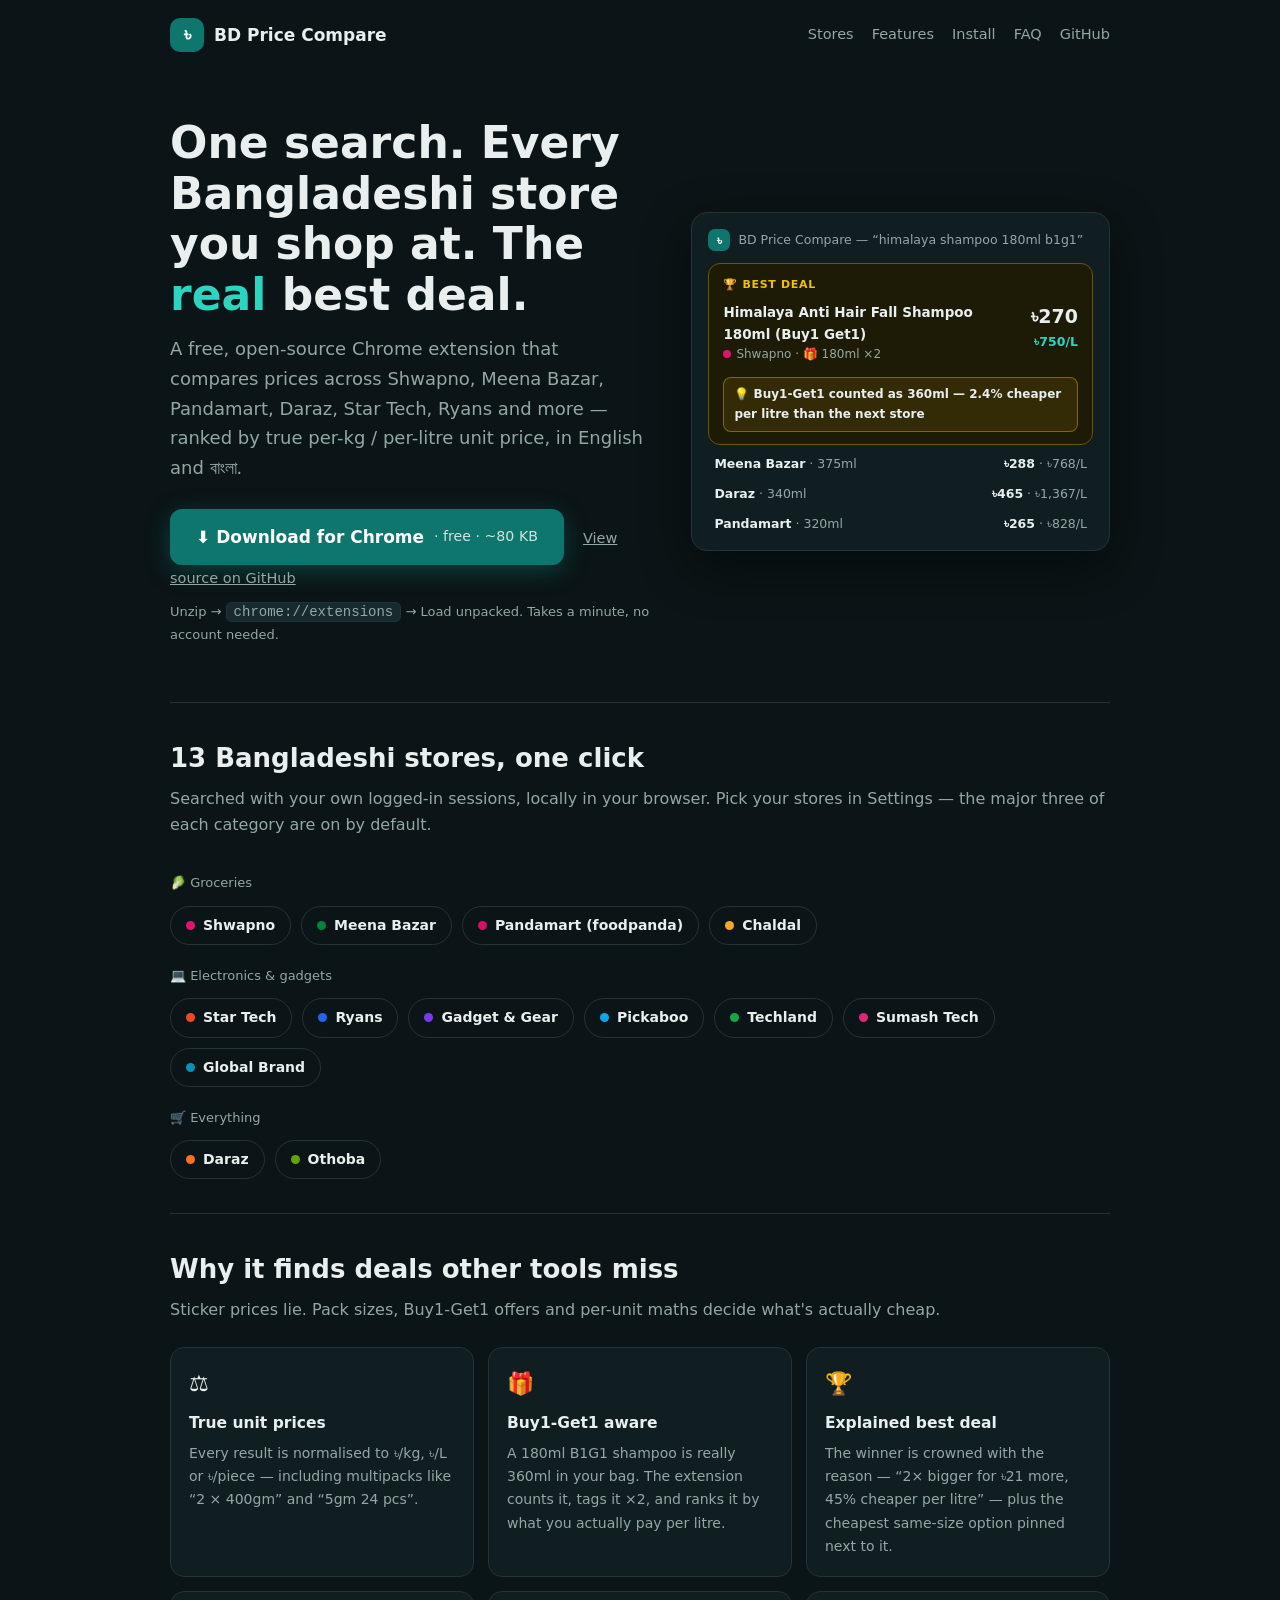
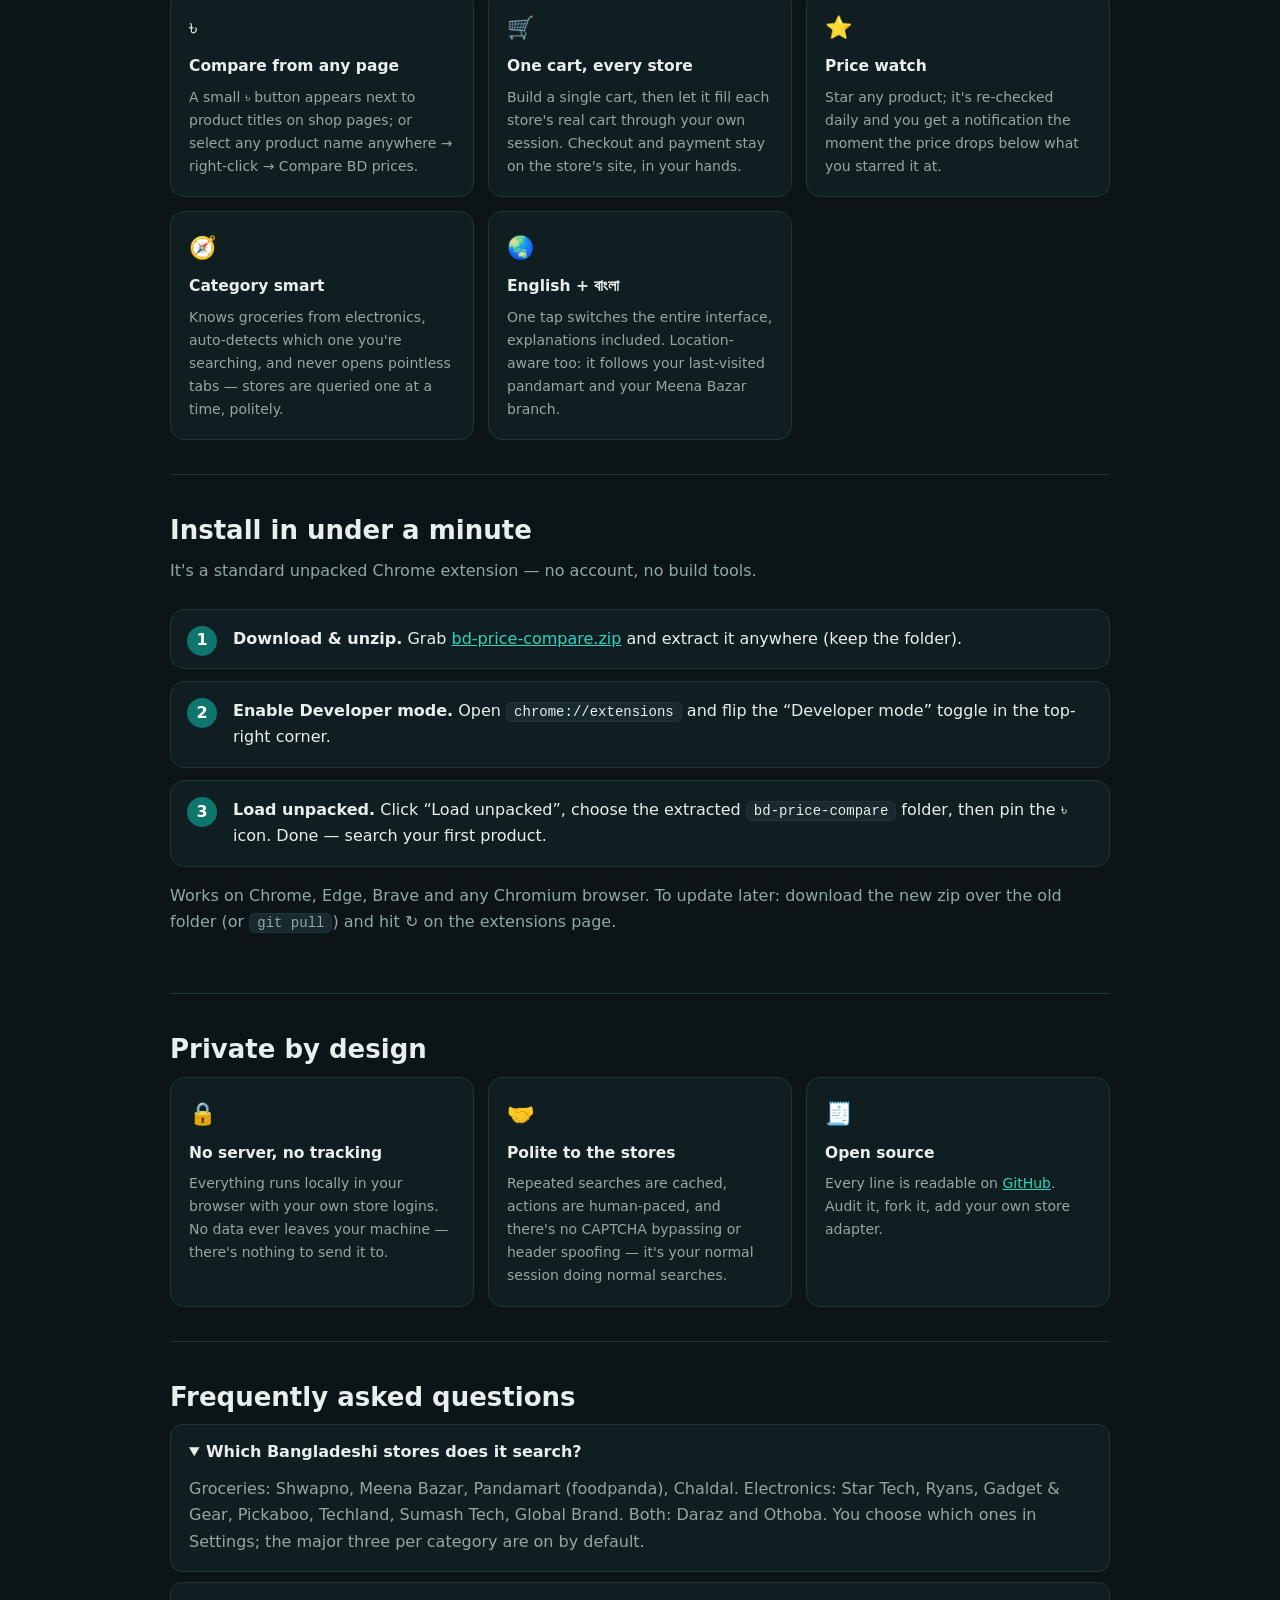
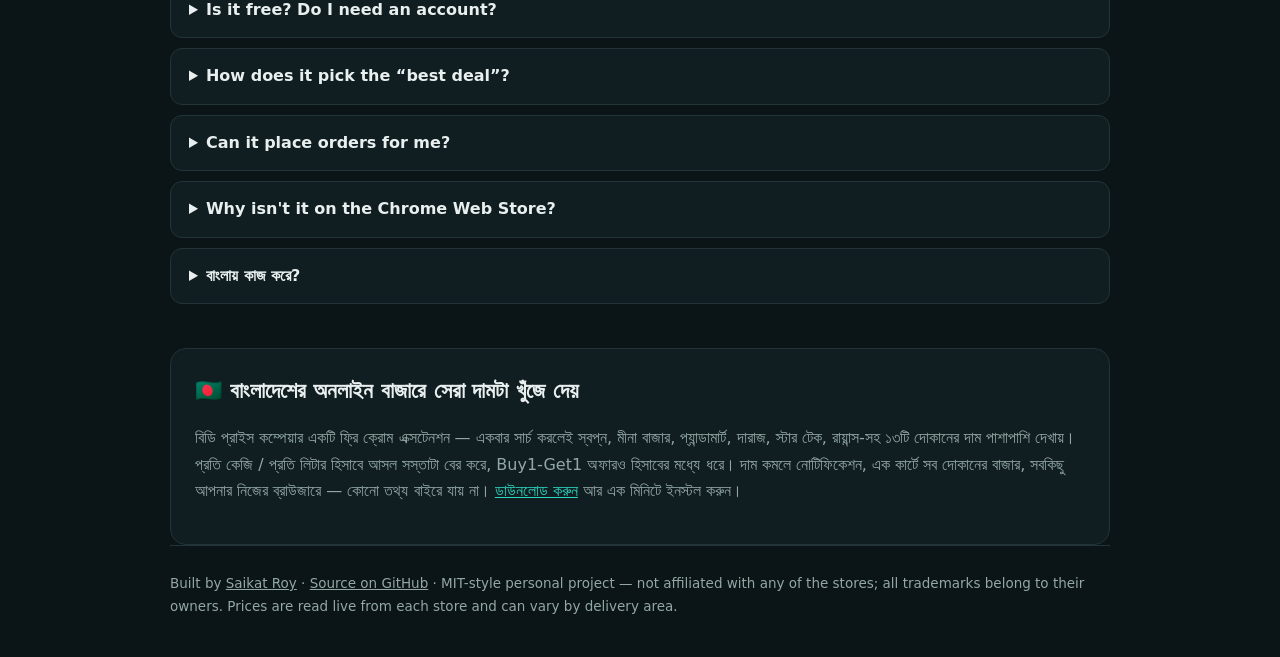
==== docs/index.html @ 18c0287a "BD Price Compare: Chrome extension + GitHub Pages site Price comparison across 13 Bangladeshi stores" ====
<!doctype html>
<html lang="en">
<head>
  <meta charset="utf-8">
  <meta name="viewport" content="width=device-width, initial-scale=1">
  <title>BD Price Compare — Compare Prices Across Bangladeshi Online Shops | Free Chrome Extension</title>
  <meta name="description" content="Free, open-source Chrome extension that compares product prices across Shwapno, Meena Bazar, Pandamart, Daraz, Chaldal, Star Tech, Ryans, Gadget & Gear, Pickaboo and more Bangladeshi online shops — with per-kg / per-litre unit prices, Buy1-Get1 aware best-deal picks, price watch and a cross-store cart. English + বাংলা.">
  <meta name="keywords" content="price comparison Bangladesh, BD price compare, Chrome extension, Daraz price, Shwapno price, Meena Bazar online, Pandamart foodpanda, Chaldal, Star Tech price, Ryans computers, Gadget and Gear, Pickaboo, best deal Bangladesh, grocery price Dhaka, electronics price BD, দাম তুলনা, unit price, price tracker">
  <meta name="author" content="Saikat Roy">
  <meta name="robots" content="index, follow">
  <link rel="canonical" href="https://saikatnjm.github.io/bd-price-compare/">
  <link rel="icon" href="icon128.png" type="image/png">
  <meta name="theme-color" content="#0f766e">

  <!-- Open Graph -->
  <meta property="og:type" content="website">
  <meta property="og:site_name" content="BD Price Compare">
  <meta property="og:title" content="BD Price Compare — find the real best deal across Bangladeshi online shops">
  <meta property="og:description" content="One search, every store you use: Shwapno, Meena Bazar, Pandamart, Daraz, Star Tech, Ryans & more. Per-kg / per-litre unit prices, B1G1-aware, price watch, English + বাংলা. Free & open source.">
  <meta property="og:url" content="https://saikatnjm.github.io/bd-price-compare/">
  <meta property="og:image" content="https://saikatnjm.github.io/bd-price-compare/og-image.png">
  <meta property="og:image:width" content="1200">
  <meta property="og:image:height" content="630">
  <meta property="og:locale" content="en_US">
  <meta property="og:locale:alternate" content="bn_BD">

  <!-- Twitter -->
  <meta name="twitter:card" content="summary_large_image">
  <meta name="twitter:title" content="BD Price Compare — Chrome extension for Bangladeshi online shopping">
  <meta name="twitter:description" content="Compare prices across 13 Bangladeshi stores in one click. Unit prices, B1G1-aware best deals, price watch. Free & open source.">
  <meta name="twitter:image" content="https://saikatnjm.github.io/bd-price-compare/og-image.png">

  <script type="application/ld+json">
  {
    "@context": "https://schema.org",
    "@graph": [
      {
        "@type": "SoftwareApplication",
        "name": "BD Price Compare",
        "operatingSystem": "Chrome, Chromium, Edge, Brave",
        "applicationCategory": "ShoppingApplication",
        "applicationSubCategory": "Price comparison browser extension",
        "description": "Chrome extension that compares product prices across Bangladeshi online shops (Shwapno, Meena Bazar, Pandamart, Daraz, Chaldal, Star Tech, Ryans, Gadget & Gear, Pickaboo, Techland, Sumash Tech, Global Brand, Othoba) with per-kg/per-litre unit prices, Buy1-Get1-aware best-deal ranking, price watch and a cross-store cart. Bilingual English/Bangla.",
        "url": "https://saikatnjm.github.io/bd-price-compare/",
        "downloadUrl": "https://saikatnjm.github.io/bd-price-compare/bd-price-compare.zip",
        "image": "https://saikatnjm.github.io/bd-price-compare/og-image.png",
        "offers": { "@type": "Offer", "price": "0", "priceCurrency": "BDT" },
        "inLanguage": ["en", "bn"],
        "isAccessibleForFree": true,
        "license": "https://github.com/saikatnjm/bd-price-compare/blob/main/LICENSE",
        "author": { "@type": "Person", "name": "Saikat Roy", "url": "https://github.com/saikatnjm" }
      },
      {
        "@type": "HowTo",
        "name": "How to install BD Price Compare in Chrome",
        "totalTime": "PT1M",
        "step": [
          { "@type": "HowToStep", "name": "Download", "text": "Click “Download for Chrome” and unzip the file anywhere on your computer." },
          { "@type": "HowToStep", "name": "Open extensions page", "text": "In Chrome open chrome://extensions and switch on Developer mode (top-right toggle)." },
          { "@type": "HowToStep", "name": "Load it", "text": "Click “Load unpacked”, pick the unzipped bd-price-compare folder, then pin the ৳ icon to your toolbar." }
        ]
      },
      {
        "@type": "FAQPage",
        "mainEntity": [
          {
            "@type": "Question",
            "name": "Which Bangladeshi stores does BD Price Compare search?",
            "acceptedAnswer": { "@type": "Answer", "text": "Groceries: Shwapno, Meena Bazar, Pandamart (foodpanda) and Chaldal. Electronics: Star Tech, Ryans, Gadget & Gear, Pickaboo, Techland, Sumash Tech and Global Brand. Daraz and Othoba cover both. You pick which stores are searched in Settings; the major three of each category are on by default." }
          },
          {
            "@type": "Question",
            "name": "Is it free? Do I need an account?",
            "acceptedAnswer": { "@type": "Answer", "text": "It is completely free and open source. No account, no sign-up, no server: everything runs locally in your browser using your own store logins. Nothing is sent anywhere else." }
          },
          {
            "@type": "Question",
            "name": "How does it find the real best deal?",
            "acceptedAnswer": { "@type": "Answer", "text": "It normalises every result to a per-kg or per-litre unit price, understands pack sizes like 2×400gm and Buy1-Get1 offers (a 180ml B1G1 shampoo counts as 360ml), and crowns the lowest true unit price — explaining why a bigger pack wins even when its sticker price is higher." }
          },
          {
            "@type": "Question",
            "name": "Can it order for me?",
            "acceptedAnswer": { "@type": "Answer", "text": "You build one cart in the extension; it then adds those items to each store's real cart using your own logged-in session and opens the store's cart page. Login, checkout and payment always stay in your hands on the store's own website." }
          },
          {
            "@type": "Question",
            "name": "Why isn't it on the Chrome Web Store?",
            "acceptedAnswer": { "@type": "Answer", "text": "It's a personal open-source project installed as an unpacked extension — download the zip, enable Developer mode in chrome://extensions and load the folder. It takes about a minute, and updates are a git pull away." }
          },
          {
            "@type": "Question",
            "name": "Does it work in Bangla?",
            "acceptedAnswer": { "@type": "Answer", "text": "Yes — one tap on the বাং/EN button switches the whole interface between Bangla and English, including the right-click menu and explanations." }
          }
        ]
      }
    ]
  }
  </script>

  <style>
    :root {
      --bg: #0b1416; --panel: #101e21; --line: #223438; --fg: #e8efee;
      --muted: #93a8a5; --accent: #2dd4bf; --accent-deep: #0f766e;
      --gold: #f2c200; --pink: #e2136e;
    }
    * { box-sizing: border-box; }
    html { scroll-behavior: smooth; }
    body {
      margin: 0; background: var(--bg); color: var(--fg);
      font: 16px/1.65 system-ui, -apple-system, "Segoe UI", Roboto, "Noto Sans Bengali", sans-serif;
    }
    a { color: var(--accent); }
    .wrap { max-width: 980px; margin: 0 auto; padding: 0 20px; }
    header.site {
      display: flex; align-items: center; gap: 10px; padding: 18px 0;
    }
    .logo {
      display: inline-grid; place-items: center; width: 34px; height: 34px;
      border-radius: 10px; background: var(--accent-deep); color: #fff;
      font-weight: 700; font-size: 19px; flex: none;
    }
    header.site b { font-size: 17px; }
    header.site nav { margin-left: auto; display: flex; gap: 18px; font-size: 14.5px; }
    header.site nav a { color: var(--muted); text-decoration: none; }
    header.site nav a:hover { color: var(--fg); }

    .hero { display: grid; grid-template-columns: 1.15fr 1fr; gap: 40px; align-items: center; padding: 48px 0 56px; }
    h1 { font-size: clamp(30px, 4.5vw, 44px); line-height: 1.15; margin: 0 0 14px; }
    h1 em { font-style: normal; color: var(--accent); }
    .tagline { color: var(--muted); font-size: 18px; margin: 0 0 26px; }
    .cta {
      display: inline-flex; align-items: center; gap: 10px;
      background: var(--accent-deep); color: #fff; text-decoration: none;
      font-weight: 700; font-size: 17px; padding: 14px 26px; border-radius: 12px;
      box-shadow: 0 6px 24px rgba(15, 118, 110, .45); transition: transform .12s;
    }
    .cta:hover { transform: translateY(-2px); }
    .cta small { font-weight: 500; opacity: .8; }
    .ctasub { color: var(--muted); font-size: 13px; margin-top: 10px; }
    .ghlink { margin-left: 14px; color: var(--muted); font-size: 14.5px; }

    /* mock best-deal card */
    .mock {
      background: var(--panel); border: 1px solid var(--line); border-radius: 16px;
      padding: 16px; box-shadow: 0 16px 50px rgba(0,0,0,.45); font-size: 13.5px;
    }
    .mock .mhead { display: flex; align-items: center; gap: 8px; color: var(--muted); font-size: 12.5px; margin-bottom: 12px; }
    .mock .mhead .logo { width: 22px; height: 22px; font-size: 13px; border-radius: 7px; }
    .mcard {
      display: grid; grid-template-columns: 1fr auto; gap: 6px 12px;
      background: #1d1a06; border: 1px solid #6b5600; border-radius: 12px; padding: 12px 14px;
    }
    .mcrown { grid-column: 1/-1; font-size: 11px; font-weight: 800; letter-spacing: .06em; color: var(--gold); }
    .mname { font-weight: 600; }
    .mprice { text-align: right; font-size: 19px; font-weight: 800; }
    .munit { text-align: right; color: var(--accent); font-weight: 700; font-size: 12.5px; }
    .mmeta { color: var(--muted); font-size: 12px; }
    .mmeta .dot { display: inline-block; width: 8px; height: 8px; border-radius: 50%; background: var(--pink); margin-right: 5px; }
    .mwhy {
      grid-column: 1/-1; margin-top: 6px; padding: 7px 10px; border-radius: 8px;
      background: rgba(242,194,0,.1); border: 1px solid rgba(242,194,0,.4);
      font-size: 12px; font-weight: 600;
    }
    .mrow { display: flex; justify-content: space-between; gap: 10px; padding: 9px 6px 0; color: var(--muted); font-size: 12.5px; }
    .mrow b { color: var(--fg); font-weight: 600; }

    section { padding: 34px 0; border-top: 1px solid var(--line); }
    h2 { font-size: 26px; margin: 0 0 6px; }
    .sub { color: var(--muted); margin: 0 0 24px; }

    .stores { display: flex; flex-wrap: wrap; gap: 10px; }
    .store {
      display: inline-flex; align-items: center; gap: 8px; font-size: 14px; font-weight: 600;
      border: 1px solid var(--line); border-radius: 999px; padding: 7px 15px; color: var(--fg);
    }
    .store i { width: 9px; height: 9px; border-radius: 50%; flex: none; }
    .storecat { width: 100%; color: var(--muted); font-size: 13px; margin: 10px 0 2px; }

    .grid { display: grid; grid-template-columns: repeat(auto-fit, minmax(270px, 1fr)); gap: 14px; }
    .card {
      background: var(--panel); border: 1px solid var(--line); border-radius: 14px; padding: 18px;
    }
    .card b { display: block; font-size: 15.5px; margin-bottom: 6px; }
    .card p { margin: 0; color: var(--muted); font-size: 14px; }
    .card .ic { font-size: 22px; display: block; margin-bottom: 8px; }

    ol.steps { counter-reset: s; list-style: none; padding: 0; display: grid; gap: 12px; }
    ol.steps li {
      counter-increment: s; background: var(--panel); border: 1px solid var(--line);
      border-radius: 14px; padding: 16px 18px 16px 62px; position: relative;
    }
    ol.steps li::before {
      content: counter(s); position: absolute; left: 16px; top: 16px;
      width: 30px; height: 30px; display: grid; place-items: center;
      background: var(--accent-deep); color: #fff; font-weight: 800; border-radius: 50%;
    }
    code { background: #182a2d; border: 1px solid var(--line); padding: 1px 7px; border-radius: 6px; font-size: 14px; }

    details {
      background: var(--panel); border: 1px solid var(--line); border-radius: 12px;
      padding: 14px 18px; margin-bottom: 10px;
    }
    summary { cursor: pointer; font-weight: 600; }
    details p { color: var(--muted); margin: 10px 0 2px; }

    .bn { background: var(--panel); border: 1px solid var(--line); border-radius: 16px; padding: 24px; }
    .bn h2 { font-size: 22px; }
    .bn p { color: var(--muted); }

    footer.site { border-top: 1px solid var(--line); padding: 26px 0 40px; color: var(--muted); font-size: 13.5px; }
    footer.site a { color: var(--muted); }

    @media (max-width: 760px) {
      .hero { grid-template-columns: 1fr; padding-top: 24px; }
      header.site nav { display: none; }
    }
  </style>
</head>
<body>
  <div class="wrap">
    <header class="site">
      <span class="logo">৳</span><b>BD Price Compare</b>
      <nav>
        <a href="#stores">Stores</a>
        <a href="#features">Features</a>
        <a href="#install">Install</a>
        <a href="#faq">FAQ</a>
        <a href="https://github.com/saikatnjm/bd-price-compare">GitHub</a>
      </nav>
    </header>

    <section class="hero" style="border-top:none">
      <div>
        <h1>One search. Every Bangladeshi store you shop at. The <em>real</em> best deal.</h1>
        <p class="tagline">A free, open-source Chrome extension that compares prices across
          Shwapno, Meena Bazar, Pandamart, Daraz, Star Tech, Ryans and more —
          ranked by true per-kg / per-litre unit price, in English and বাংলা.</p>
        <a class="cta" href="bd-price-compare.zip" download>
          ⬇ Download for Chrome <small>· free · ~80 KB</small>
        </a>
        <a class="ghlink" href="https://github.com/saikatnjm/bd-price-compare">View source on GitHub</a>
        <div class="ctasub">Unzip → <code>chrome://extensions</code> → Load unpacked. Takes a minute, no account needed.</div>
      </div>
      <div class="mock" aria-hidden="true">
        <div class="mhead"><span class="logo">৳</span> BD Price Compare — “himalaya shampoo 180ml b1g1”</div>
        <div class="mcard">
          <div class="mcrown">🏆 BEST DEAL</div>
          <div>
            <div class="mname">Himalaya Anti Hair Fall Shampoo 180ml (Buy1 Get1)</div>
            <div class="mmeta"><span class="dot"></span>Shwapno · 🎁 180ml ×2</div>
          </div>
          <div>
            <div class="mprice">৳270</div>
            <div class="munit">৳750/L</div>
          </div>
          <div class="mwhy">💡 Buy1-Get1 counted as 360ml — 2.4% cheaper per litre than the next store</div>
        </div>
        <div class="mrow"><span><b>Meena Bazar</b> · 375ml</span><span><b>৳288</b> · ৳768/L</span></div>
        <div class="mrow"><span><b>Daraz</b> · 340ml</span><span><b>৳465</b> · ৳1,367/L</span></div>
        <div class="mrow"><span><b>Pandamart</b> · 320ml</span><span><b>৳265</b> · ৳828/L</span></div>
      </div>
    </section>

    <section id="stores">
      <h2>13 Bangladeshi stores, one click</h2>
      <p class="sub">Searched with your own logged-in sessions, locally in your browser. Pick your stores in Settings — the major three of each category are on by default.</p>
      <div class="stores">
        <div class="storecat">🥬 Groceries</div>
        <span class="store"><i style="background:#e2136e"></i>Shwapno</span>
        <span class="store"><i style="background:#00843d"></i>Meena Bazar</span>
        <span class="store"><i style="background:#d70f64"></i>Pandamart (foodpanda)</span>
        <span class="store"><i style="background:#f9a825"></i>Chaldal</span>
        <div class="storecat">💻 Electronics &amp; gadgets</div>
        <span class="store"><i style="background:#ef4a23"></i>Star Tech</span>
        <span class="store"><i style="background:#2563eb"></i>Ryans</span>
        <span class="store"><i style="background:#7c3aed"></i>Gadget &amp; Gear</span>
        <span class="store"><i style="background:#0ea5e9"></i>Pickaboo</span>
        <span class="store"><i style="background:#16a34a"></i>Techland</span>
        <span class="store"><i style="background:#db2777"></i>Sumash Tech</span>
        <span class="store"><i style="background:#0891b2"></i>Global Brand</span>
        <div class="storecat">🛒 Everything</div>
        <span class="store"><i style="background:#f57224"></i>Daraz</span>
        <span class="store"><i style="background:#65a30d"></i>Othoba</span>
      </div>
    </section>

    <section id="features">
      <h2>Why it finds deals other tools miss</h2>
      <p class="sub">Sticker prices lie. Pack sizes, Buy1-Get1 offers and per-unit maths decide what's actually cheap.</p>
      <div class="grid">
        <div class="card"><span class="ic">⚖️</span><b>True unit prices</b>
          <p>Every result is normalised to ৳/kg, ৳/L or ৳/piece — including multipacks like “2 × 400gm” and “5gm 24 pcs”.</p></div>
        <div class="card"><span class="ic">🎁</span><b>Buy1-Get1 aware</b>
          <p>A 180ml B1G1 shampoo is really 360ml in your bag. The extension counts it, tags it ×2, and ranks it by what you actually pay per litre.</p></div>
        <div class="card"><span class="ic">🏆</span><b>Explained best deal</b>
          <p>The winner is crowned with the reason — “2× bigger for ৳21 more, 45% cheaper per litre” — plus the cheapest same-size option pinned next to it.</p></div>
        <div class="card"><span class="ic">৳</span><b>Compare from any page</b>
          <p>A small ৳ button appears next to product titles on shop pages; or select any product name anywhere → right-click → Compare BD prices.</p></div>
        <div class="card"><span class="ic">🛒</span><b>One cart, every store</b>
          <p>Build a single cart, then let it fill each store's real cart through your own session. Checkout and payment stay on the store's site, in your hands.</p></div>
        <div class="card"><span class="ic">⭐</span><b>Price watch</b>
          <p>Star any product; it's re-checked daily and you get a notification the moment the price drops below what you starred it at.</p></div>
        <div class="card"><span class="ic">🧭</span><b>Category smart</b>
          <p>Knows groceries from electronics, auto-detects which one you're searching, and never opens pointless tabs — stores are queried one at a time, politely.</p></div>
        <div class="card"><span class="ic">🌏</span><b>English + বাংলা</b>
          <p>One tap switches the entire interface, explanations included. Location-aware too: it follows your last-visited pandamart and your Meena Bazar branch.</p></div>
      </div>
    </section>

    <section id="install">
      <h2>Install in under a minute</h2>
      <p class="sub">It's a standard unpacked Chrome extension — no account, no build tools.</p>
      <ol class="steps">
        <li><b>Download &amp; unzip.</b> Grab <a href="bd-price-compare.zip" download>bd-price-compare.zip</a> and extract it anywhere (keep the folder).</li>
        <li><b>Enable Developer mode.</b> Open <code>chrome://extensions</code> and flip the “Developer mode” toggle in the top-right corner.</li>
        <li><b>Load unpacked.</b> Click “Load unpacked”, choose the extracted <code>bd-price-compare</code> folder, then pin the ৳ icon. Done — search your first product.</li>
      </ol>
      <p class="sub" style="margin-top:14px">Works on Chrome, Edge, Brave and any Chromium browser. To update later: download the new zip over the old folder (or <code>git pull</code>) and hit ↻ on the extensions page.</p>
    </section>

    <section id="privacy">
      <h2>Private by design</h2>
      <div class="grid">
        <div class="card"><span class="ic">🔒</span><b>No server, no tracking</b>
          <p>Everything runs locally in your browser with your own store logins. No data ever leaves your machine — there's nothing to send it to.</p></div>
        <div class="card"><span class="ic">🤝</span><b>Polite to the stores</b>
          <p>Repeated searches are cached, actions are human-paced, and there's no CAPTCHA bypassing or header spoofing — it's your normal session doing normal searches.</p></div>
        <div class="card"><span class="ic">🧾</span><b>Open source</b>
          <p>Every line is readable on <a href="https://github.com/saikatnjm/bd-price-compare">GitHub</a>. Audit it, fork it, add your own store adapter.</p></div>
      </div>
    </section>

    <section id="faq">
      <h2>Frequently asked questions</h2>
      <details open>
        <summary>Which Bangladeshi stores does it search?</summary>
        <p>Groceries: Shwapno, Meena Bazar, Pandamart (foodpanda), Chaldal. Electronics: Star Tech, Ryans, Gadget &amp; Gear, Pickaboo, Techland, Sumash Tech, Global Brand. Both: Daraz and Othoba. You choose which ones in Settings; the major three per category are on by default.</p>
      </details>
      <details>
        <summary>Is it free? Do I need an account?</summary>
        <p>Completely free and open source. No account, no sign-up, no server — it uses the store logins already in your browser.</p>
      </details>
      <details>
        <summary>How does it pick the “best deal”?</summary>
        <p>Lowest <em>unit</em> price among comparable products — ৳ per kg or litre — with pack sizes and Buy1-Get1 offers counted in. When a bigger pack wins despite a higher sticker price, it tells you why and pins the cheapest same-size option right below.</p>
      </details>
      <details>
        <summary>Can it place orders for me?</summary>
        <p>It fills each store's real cart for you using your own session, then hands over. Login, checkout and payment always happen on the store's own website, by you.</p>
      </details>
      <details>
        <summary>Why isn't it on the Chrome Web Store?</summary>
        <p>It's a personal open-source project installed as an unpacked extension — the download-and-load takes about a minute. A Web Store release may come later.</p>
      </details>
      <details>
        <summary>বাংলায় কাজ করে?</summary>
        <p>হ্যাঁ — বাং/EN বাটনে এক ট্যাপেই পুরো ইন্টারফেস বাংলা হয়ে যায়, ব্যাখ্যাসহ।</p>
      </details>
    </section>

    <section class="bn" id="bangla" lang="bn">
      <h2>🇧🇩 বাংলাদেশের অনলাইন বাজারে সেরা দামটা খুঁজে দেয়</h2>
      <p>বিডি প্রাইস কম্পেয়ার একটি ফ্রি ক্রোম এক্সটেনশন — একবার সার্চ করলেই স্বপ্ন, মীনা বাজার,
      প্যান্ডামার্ট, দারাজ, স্টার টেক, রায়ান্স-সহ ১৩টি দোকানের দাম পাশাপাশি দেখায়। প্রতি কেজি /
      প্রতি লিটার হিসাবে আসল সস্তাটা বের করে, Buy1-Get1 অফারও হিসাবের মধ্যে ধরে। দাম কমলে
      নোটিফিকেশন, এক কার্টে সব দোকানের বাজার, সবকিছু আপনার নিজের ব্রাউজারে — কোনো তথ্য
      বাইরে যায় না। <a href="bd-price-compare.zip" download>ডাউনলোড করুন</a> আর এক মিনিটে ইনস্টল করুন।</p>
    </section>

    <footer class="site">
      <div>Built by <a href="https://github.com/saikatnjm">Saikat Roy</a> ·
        <a href="https://github.com/saikatnjm/bd-price-compare">Source on GitHub</a> ·
        MIT-style personal project — not affiliated with any of the stores; all trademarks belong to their owners.
        Prices are read live from each store and can vary by delivery area.</div>
    </footer>
  </div>
</body>
</html>
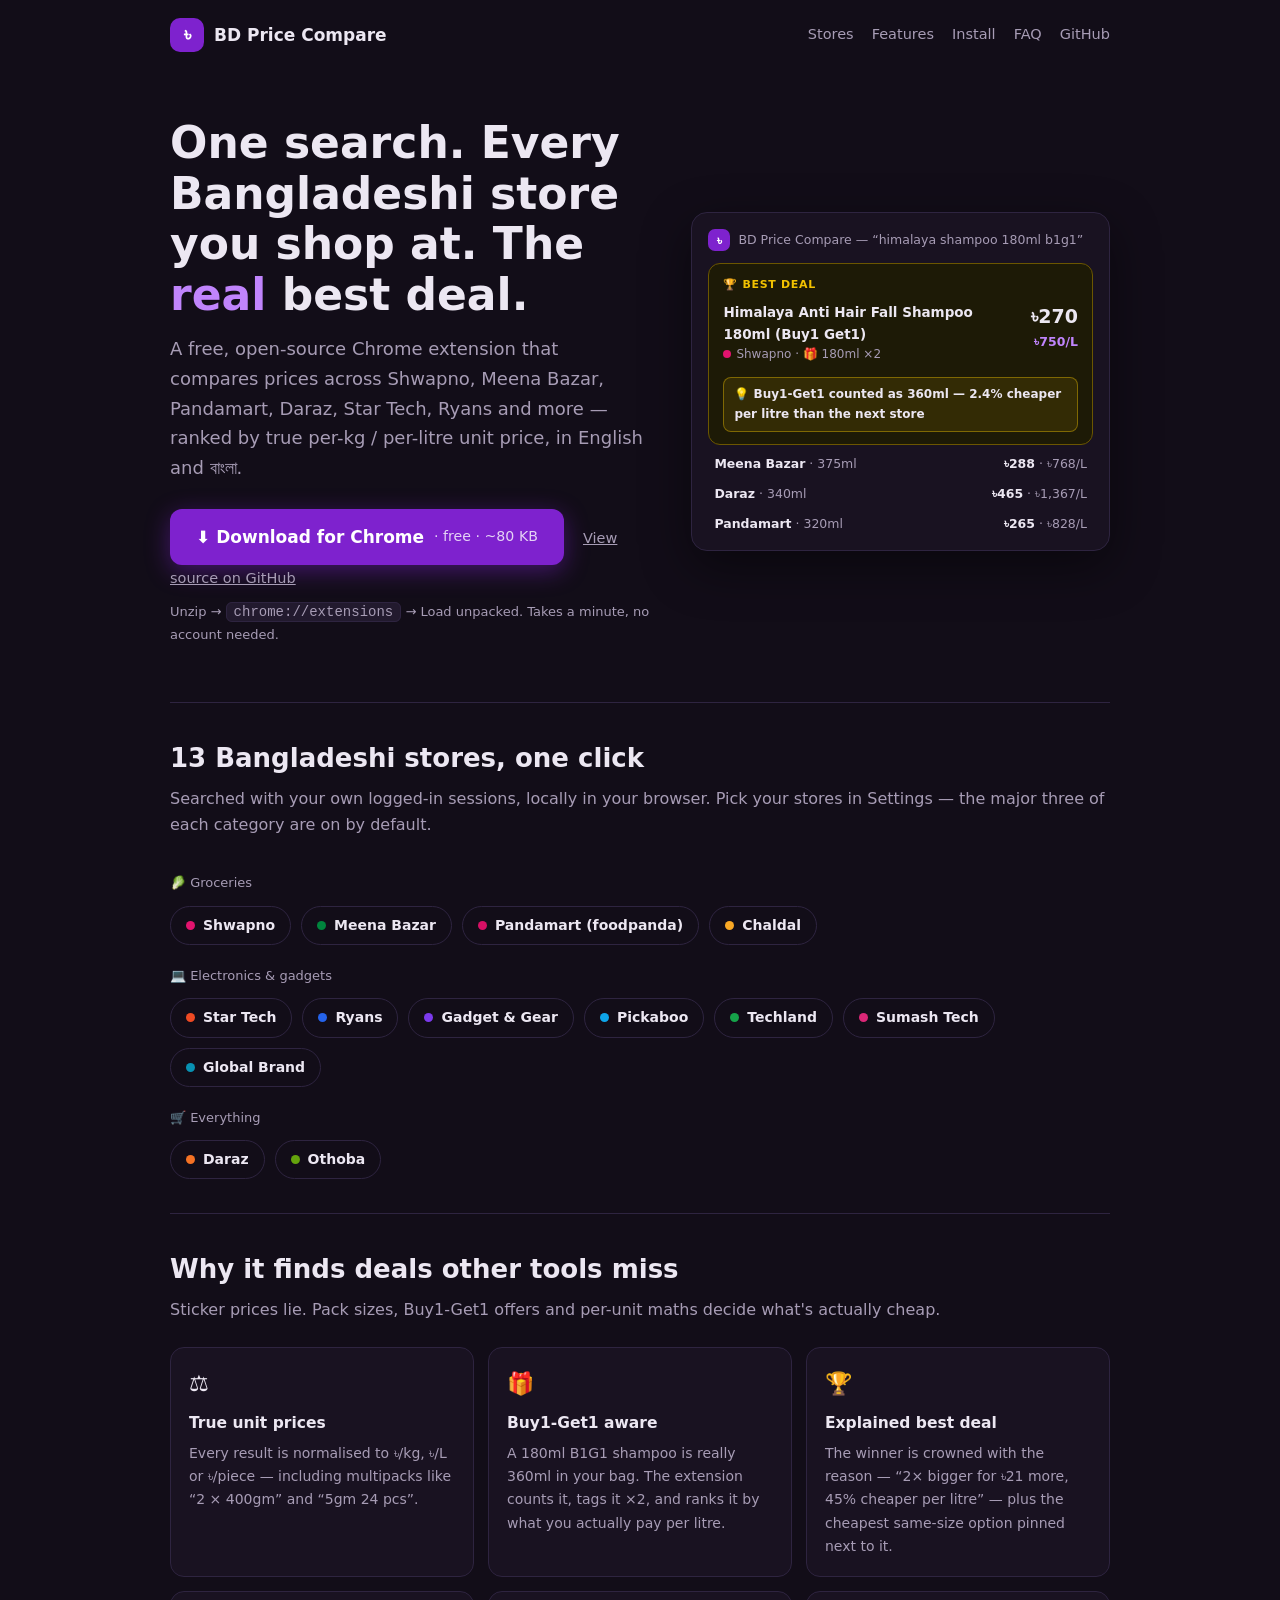
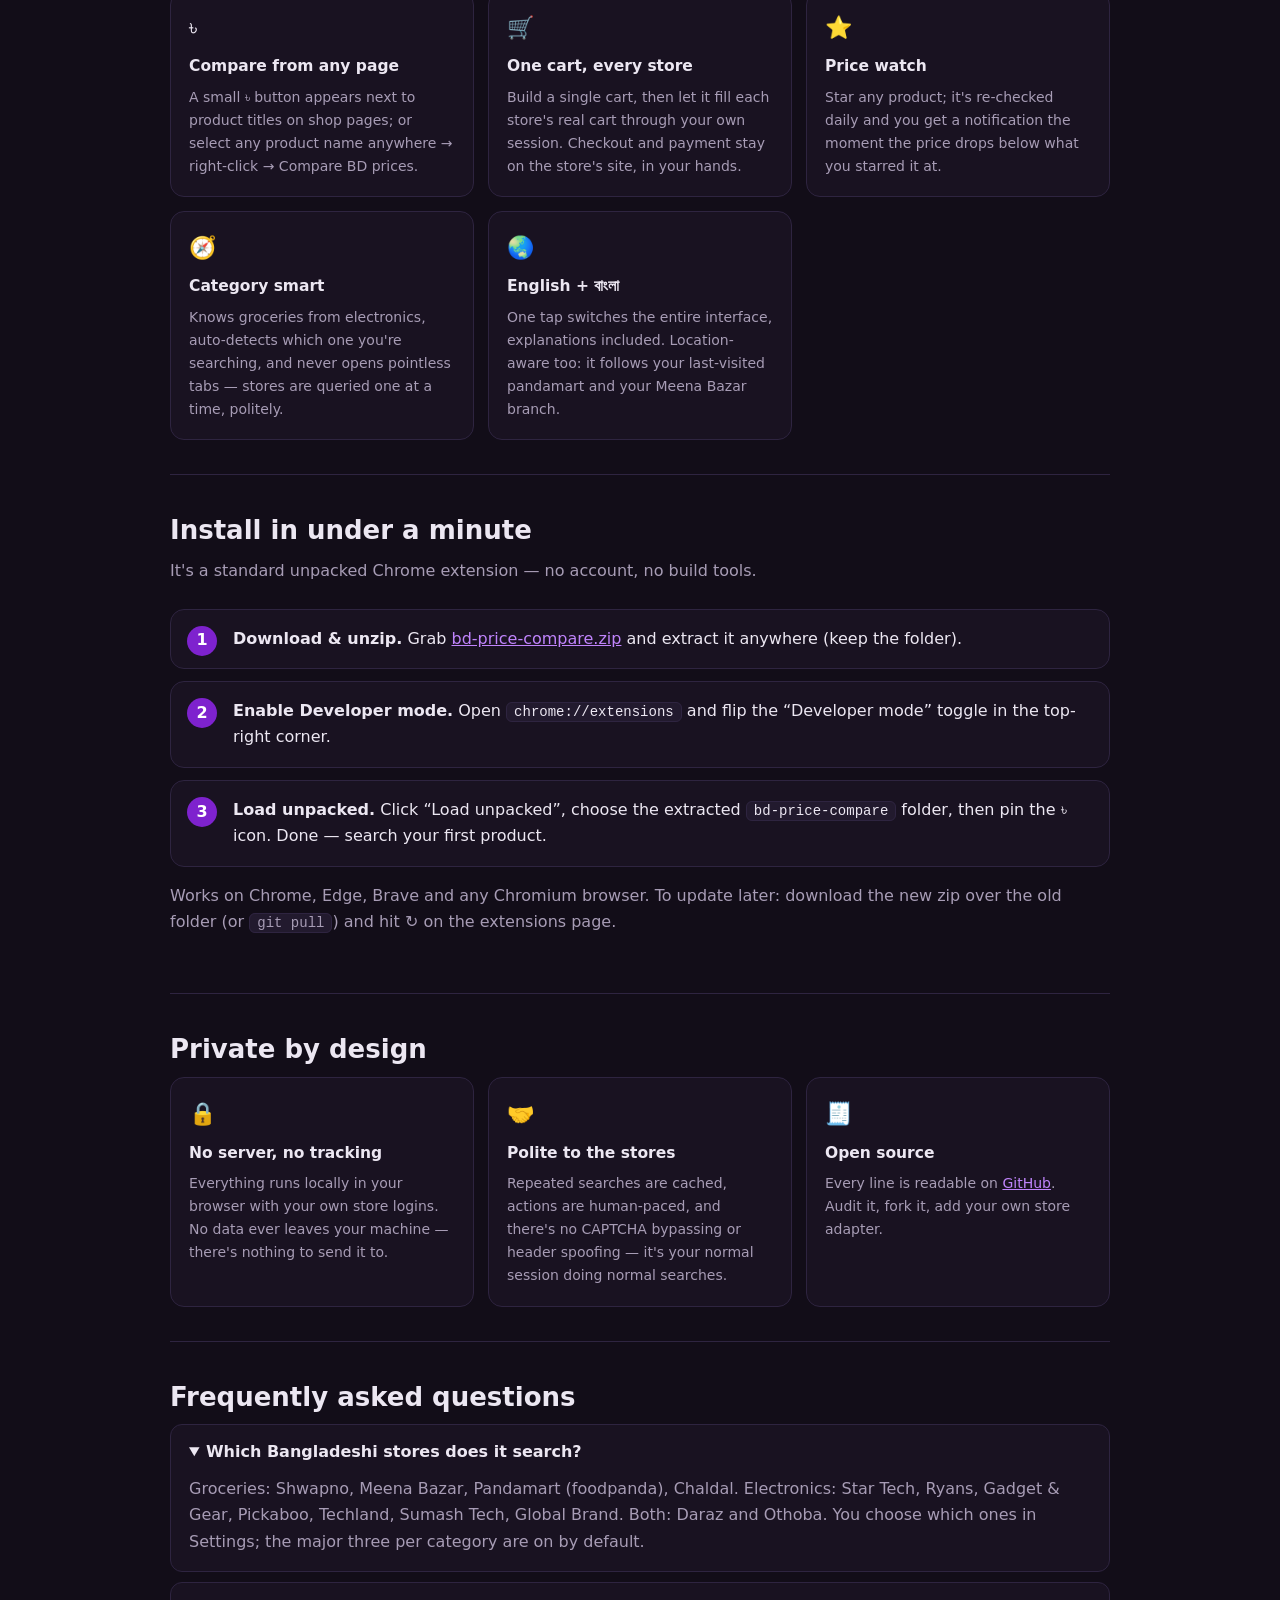
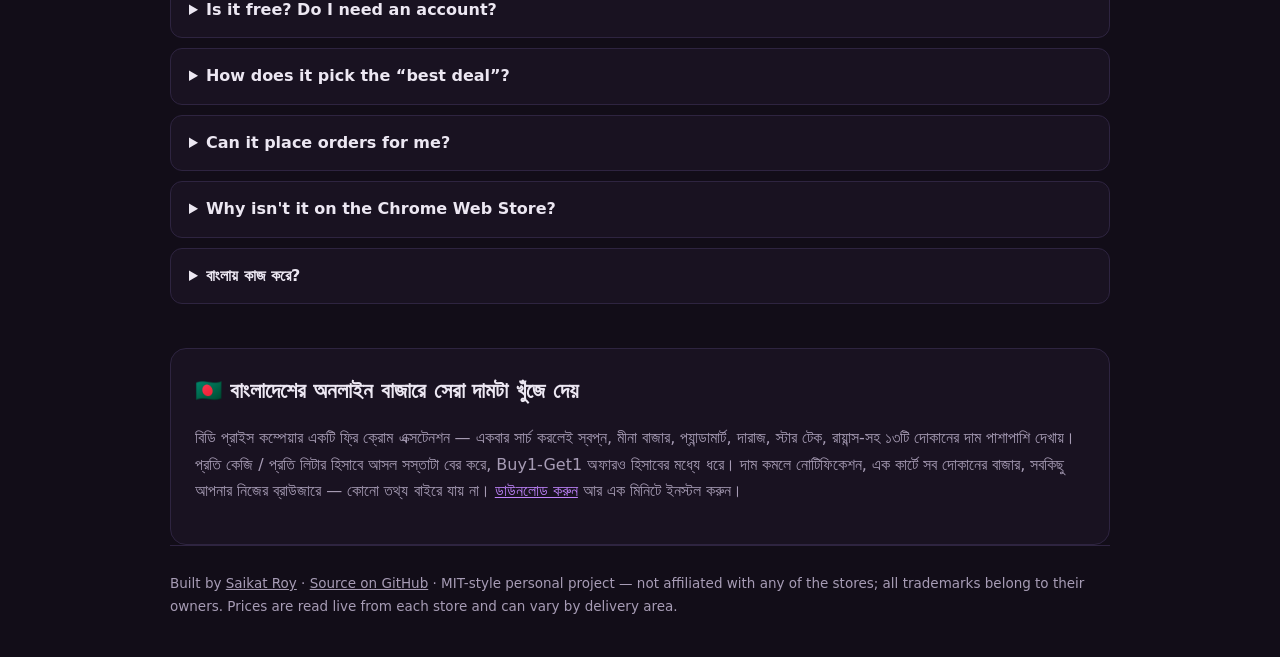
==== commit 0ca46cfd: "Switch color palette to Plum Royale Rich purple (#7e22ce) with lilac accents (#c084fc) across the po" ====
--- a/docs/index.html
+++ b/docs/index.html
@@ -10,7 +10,7 @@
   <meta name="robots" content="index, follow">
   <link rel="canonical" href="https://saikatnjm.github.io/bd-price-compare/">
   <link rel="icon" href="icon128.png" type="image/png">
-  <meta name="theme-color" content="#0f766e">
+  <meta name="theme-color" content="#7e22ce">
 
   <!-- Open Graph -->
   <meta property="og:type" content="website">
@@ -101,8 +101,8 @@
 
   <style>
     :root {
-      --bg: #0b1416; --panel: #101e21; --line: #223438; --fg: #e8efee;
-      --muted: #93a8a5; --accent: #2dd4bf; --accent-deep: #0f766e;
+      --bg: #120d18; --panel: #191221; --line: #2e2440; --fg: #ece7f2;
+      --muted: #a79cb5; --accent: #c084fc; --accent-deep: #7e22ce;
       --gold: #f2c200; --pink: #e2136e;
     }
     * { box-sizing: border-box; }
@@ -134,7 +134,7 @@
       display: inline-flex; align-items: center; gap: 10px;
       background: var(--accent-deep); color: #fff; text-decoration: none;
       font-weight: 700; font-size: 17px; padding: 14px 26px; border-radius: 12px;
-      box-shadow: 0 6px 24px rgba(15, 118, 110, .45); transition: transform .12s;
+      box-shadow: 0 6px 24px rgba(126, 34, 206, .45); transition: transform .12s;
     }
     .cta:hover { transform: translateY(-2px); }
     .cta small { font-weight: 500; opacity: .8; }
@@ -196,7 +196,7 @@
       width: 30px; height: 30px; display: grid; place-items: center;
       background: var(--accent-deep); color: #fff; font-weight: 800; border-radius: 50%;
     }
-    code { background: #182a2d; border: 1px solid var(--line); padding: 1px 7px; border-radius: 6px; font-size: 14px; }
+    code { background: #221a2e; border: 1px solid var(--line); padding: 1px 7px; border-radius: 6px; font-size: 14px; }
 
     details {
       background: var(--panel); border: 1px solid var(--line); border-radius: 12px;
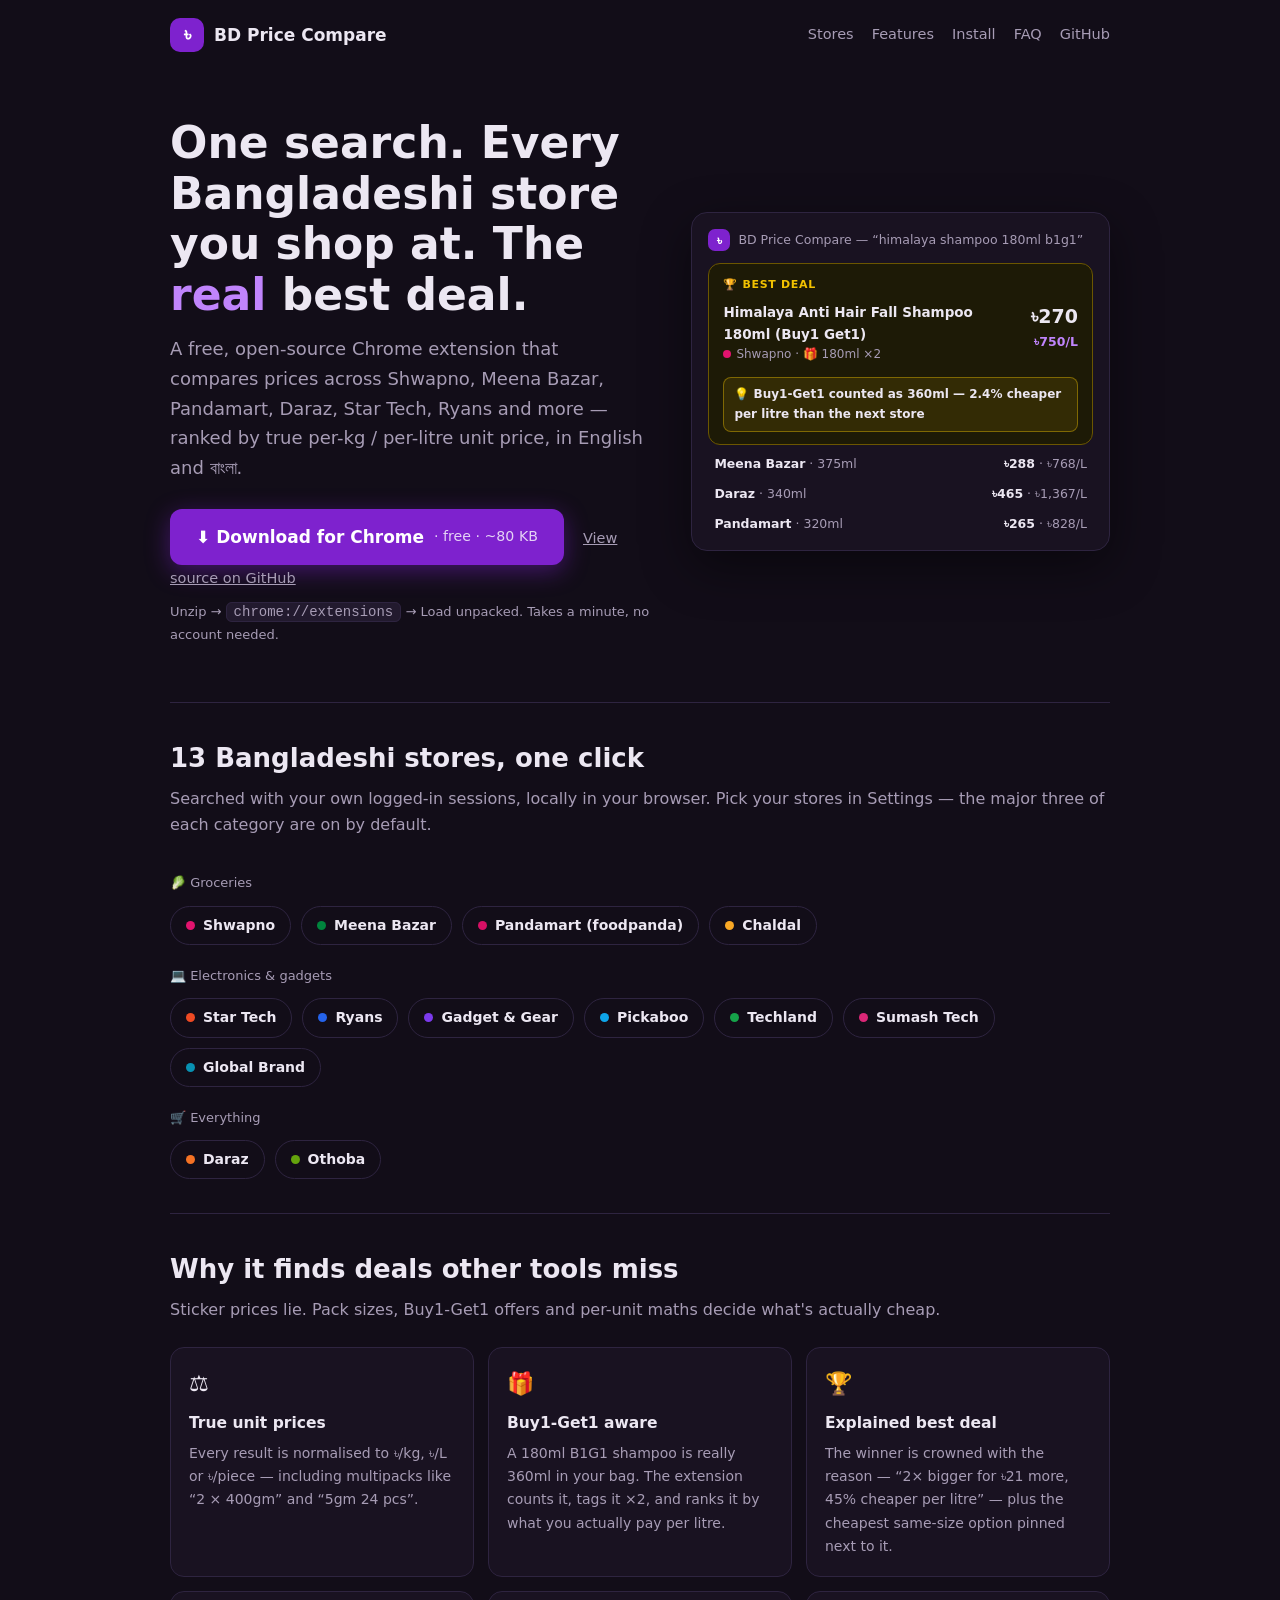
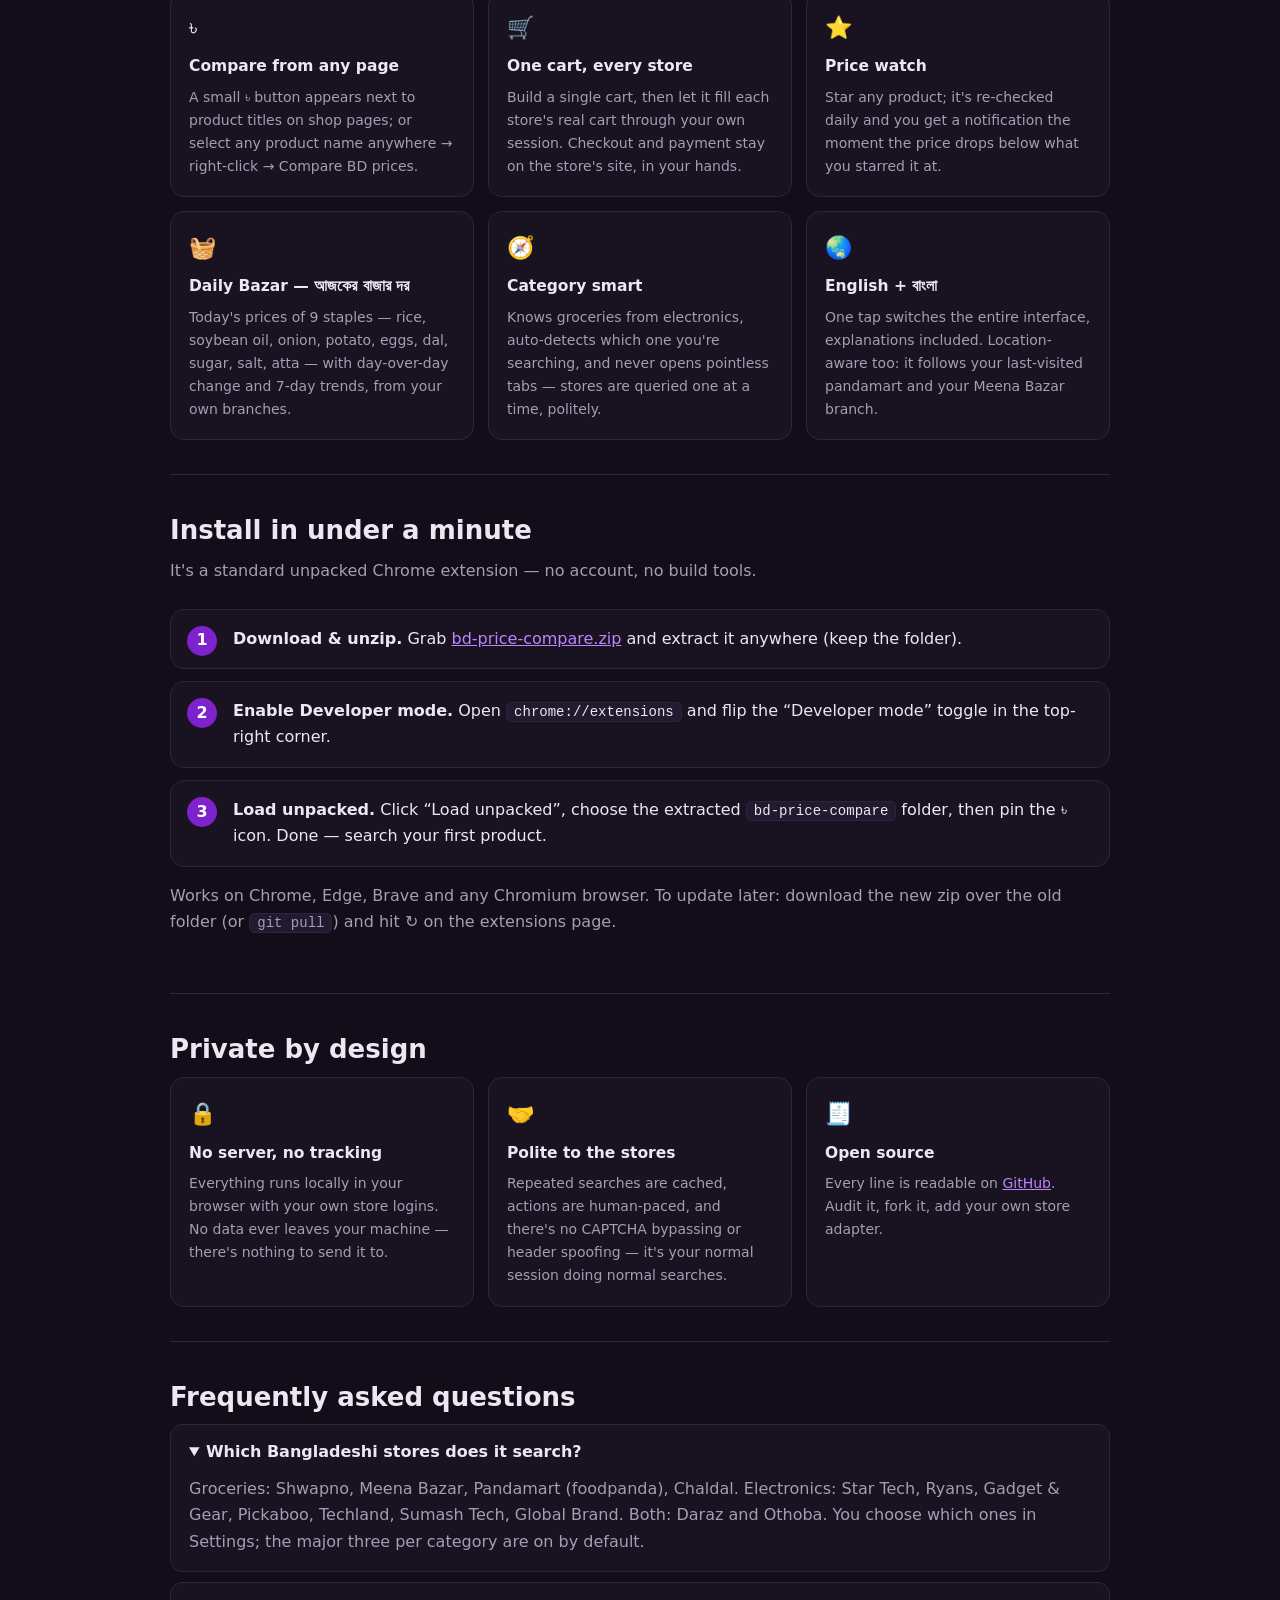
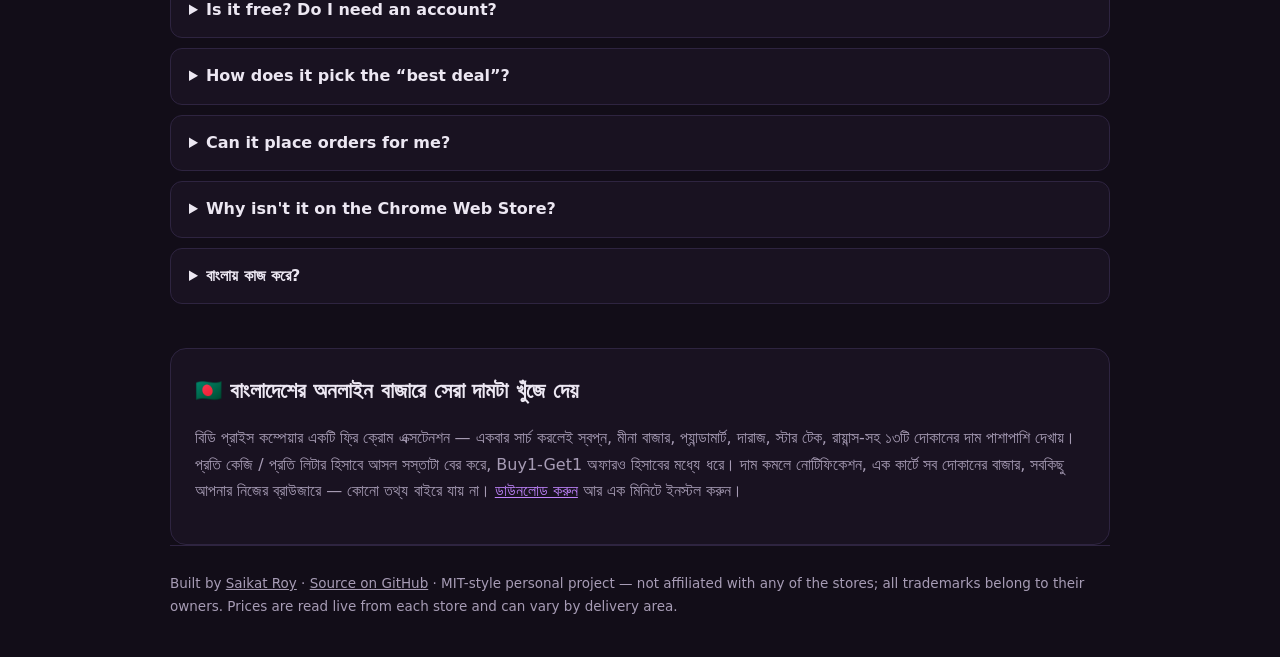
==== commit 8cde6d80: "Daily Bazar: today's staple prices with history New Bazar tab tracks 9 staples (miniket rice, soybea" ====
--- a/docs/index.html
+++ b/docs/index.html
@@ -5,7 +5,7 @@
   <meta name="viewport" content="width=device-width, initial-scale=1">
   <title>BD Price Compare — Compare Prices Across Bangladeshi Online Shops | Free Chrome Extension</title>
   <meta name="description" content="Free, open-source Chrome extension that compares product prices across Shwapno, Meena Bazar, Pandamart, Daraz, Chaldal, Star Tech, Ryans, Gadget & Gear, Pickaboo and more Bangladeshi online shops — with per-kg / per-litre unit prices, Buy1-Get1 aware best-deal picks, price watch and a cross-store cart. English + বাংলা.">
-  <meta name="keywords" content="price comparison Bangladesh, BD price compare, Chrome extension, Daraz price, Shwapno price, Meena Bazar online, Pandamart foodpanda, Chaldal, Star Tech price, Ryans computers, Gadget and Gear, Pickaboo, best deal Bangladesh, grocery price Dhaka, electronics price BD, দাম তুলনা, unit price, price tracker">
+  <meta name="keywords" content="price comparison Bangladesh, BD price compare, Chrome extension, Daraz price, Shwapno price, Meena Bazar online, Pandamart foodpanda, Chaldal, Star Tech price, Ryans computers, Gadget and Gear, Pickaboo, best deal Bangladesh, grocery price Dhaka, electronics price BD, দাম তুলনা, unit price, price tracker, আজকের বাজার দর, daily market price Bangladesh, onion price today, rice price BD, soybean oil price">
   <meta name="author" content="Saikat Roy">
   <meta name="robots" content="index, follow">
   <link rel="canonical" href="https://saikatnjm.github.io/bd-price-compare/">
@@ -302,6 +302,8 @@
           <p>Build a single cart, then let it fill each store's real cart through your own session. Checkout and payment stay on the store's site, in your hands.</p></div>
         <div class="card"><span class="ic">⭐</span><b>Price watch</b>
           <p>Star any product; it's re-checked daily and you get a notification the moment the price drops below what you starred it at.</p></div>
+        <div class="card"><span class="ic">🧺</span><b>Daily Bazar — আজকের বাজার দর</b>
+          <p>Today's prices of 9 staples — rice, soybean oil, onion, potato, eggs, dal, sugar, salt, atta — with day-over-day change and 7-day trends, from your own branches.</p></div>
         <div class="card"><span class="ic">🧭</span><b>Category smart</b>
           <p>Knows groceries from electronics, auto-detects which one you're searching, and never opens pointless tabs — stores are queried one at a time, politely.</p></div>
         <div class="card"><span class="ic">🌏</span><b>English + বাংলা</b>
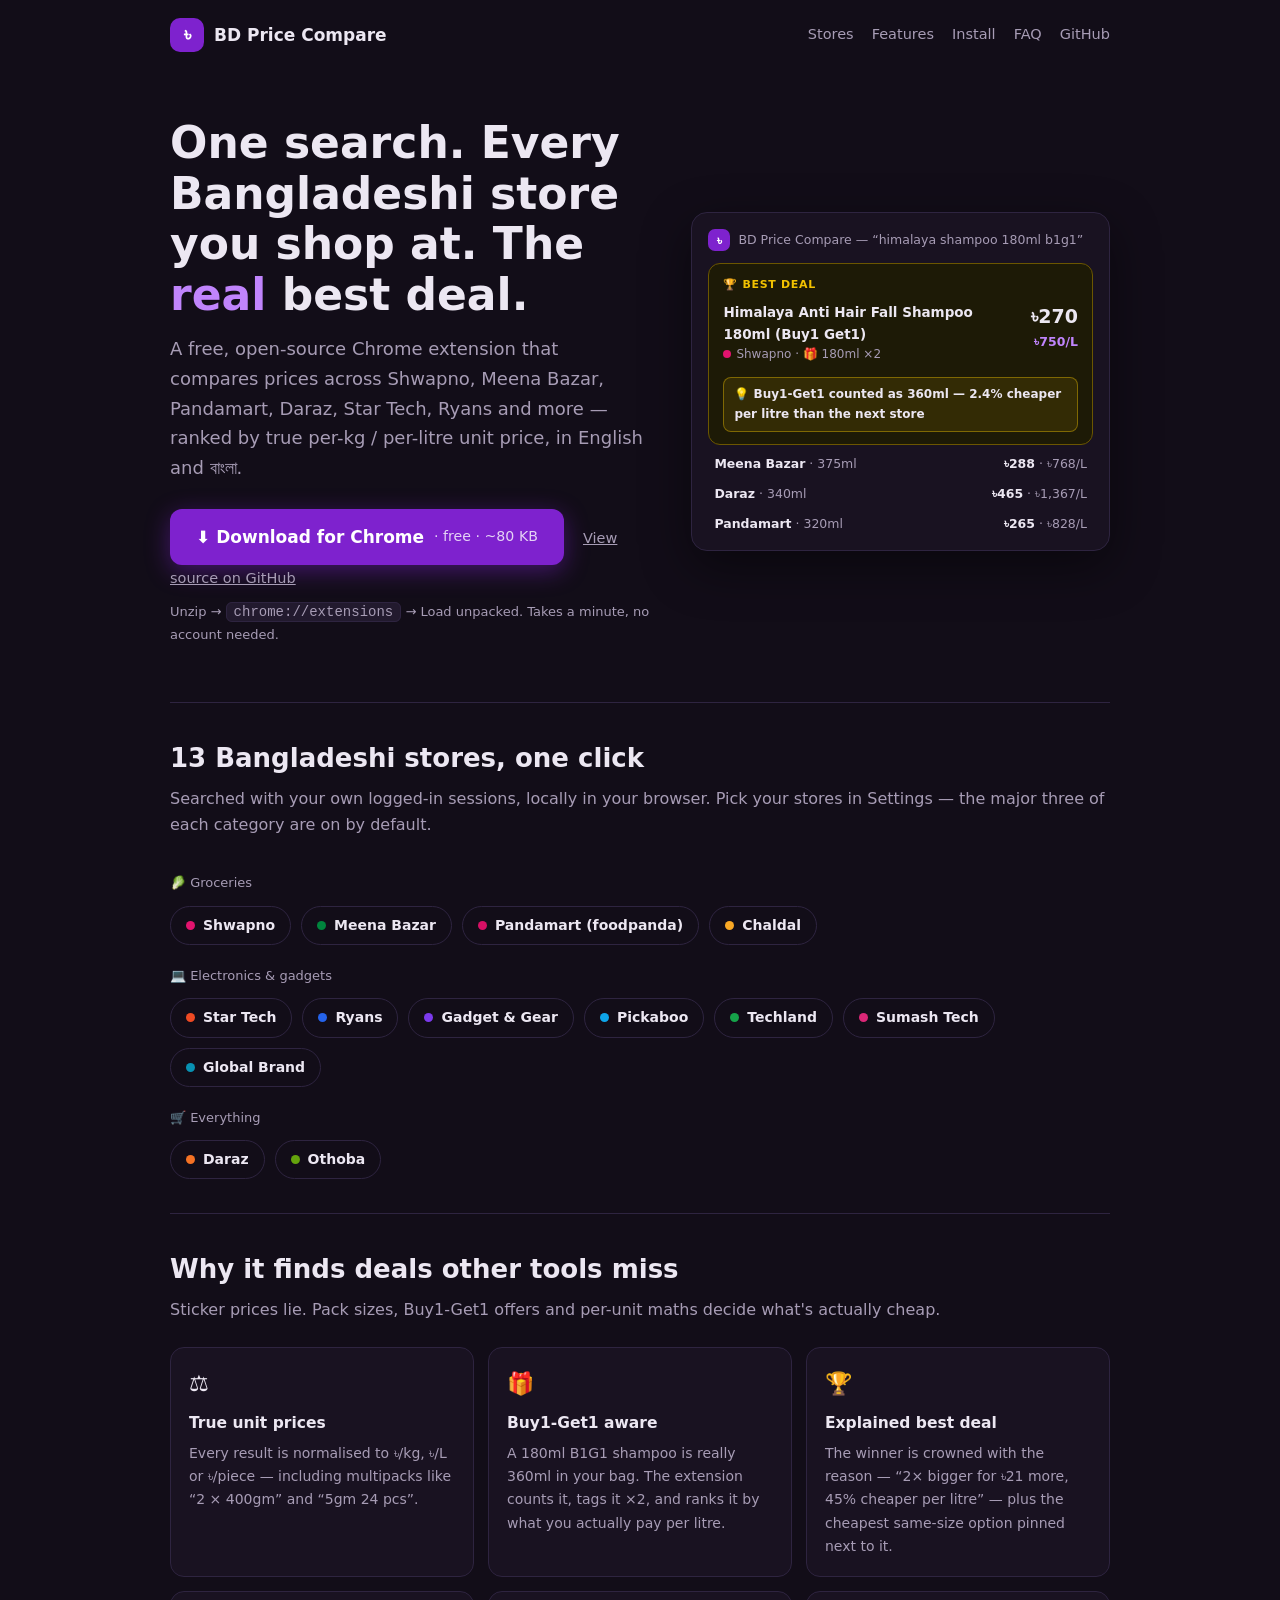
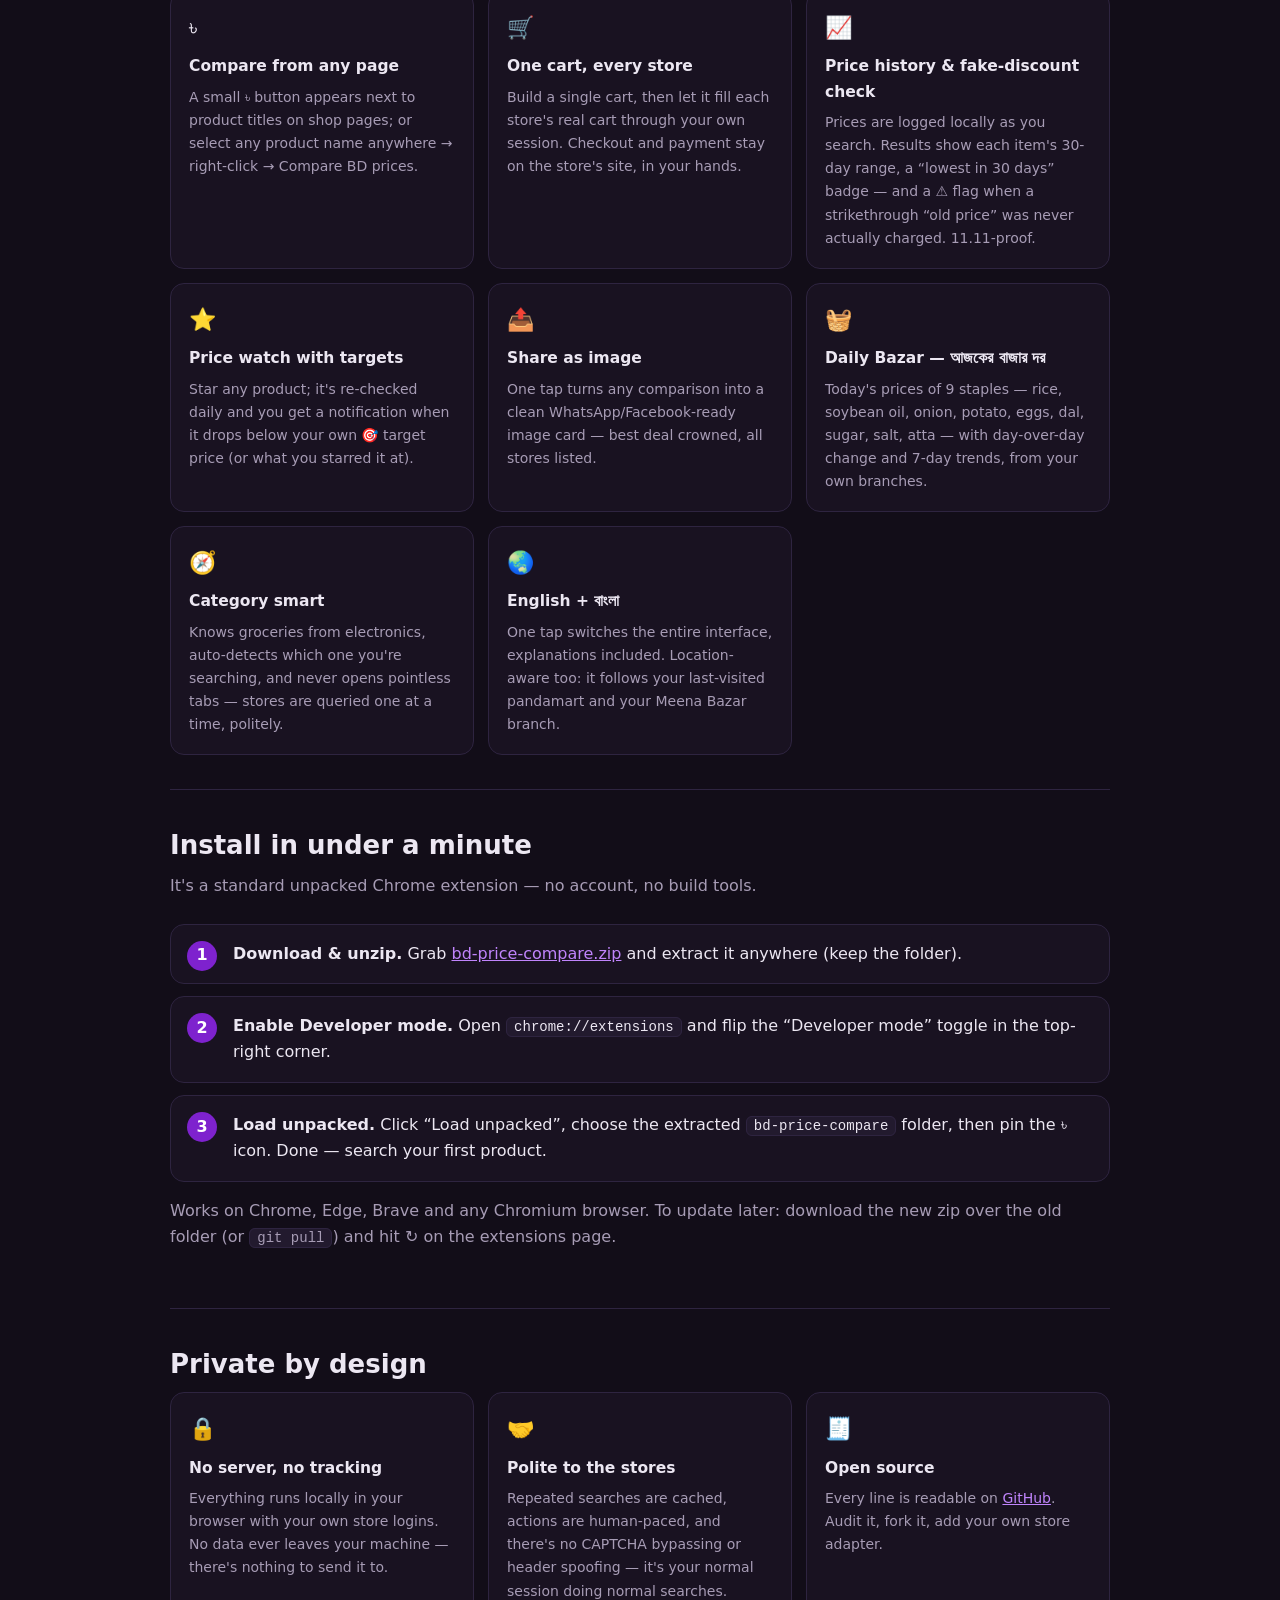
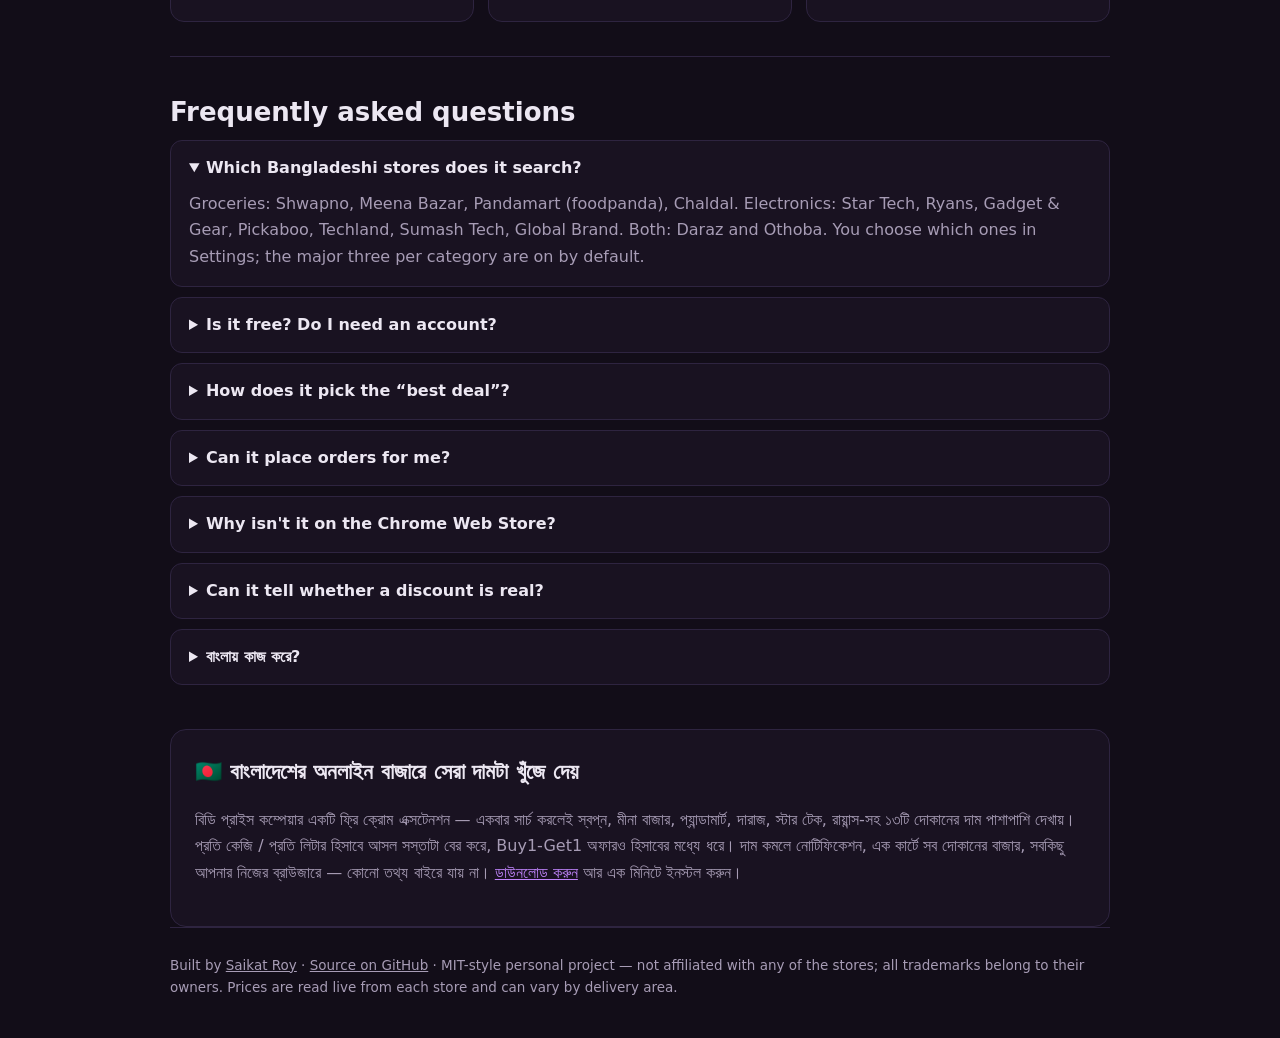
==== commit a1fd76a4: "Price history, fake-discount check, share-as-image, watch targets - lib/history.js: every search log" ====
--- a/docs/index.html
+++ b/docs/index.html
@@ -4,8 +4,8 @@
   <meta charset="utf-8">
   <meta name="viewport" content="width=device-width, initial-scale=1">
   <title>BD Price Compare — Compare Prices Across Bangladeshi Online Shops | Free Chrome Extension</title>
-  <meta name="description" content="Free, open-source Chrome extension that compares product prices across Shwapno, Meena Bazar, Pandamart, Daraz, Chaldal, Star Tech, Ryans, Gadget & Gear, Pickaboo and more Bangladeshi online shops — with per-kg / per-litre unit prices, Buy1-Get1 aware best-deal picks, price watch and a cross-store cart. English + বাংলা.">
-  <meta name="keywords" content="price comparison Bangladesh, BD price compare, Chrome extension, Daraz price, Shwapno price, Meena Bazar online, Pandamart foodpanda, Chaldal, Star Tech price, Ryans computers, Gadget and Gear, Pickaboo, best deal Bangladesh, grocery price Dhaka, electronics price BD, দাম তুলনা, unit price, price tracker, আজকের বাজার দর, daily market price Bangladesh, onion price today, rice price BD, soybean oil price">
+  <meta name="description" content="Free, open-source Chrome extension that compares product prices across Shwapno, Meena Bazar, Pandamart, Daraz, Chaldal, Star Tech, Ryans, Gadget & Gear, Pickaboo and more Bangladeshi online shops — with per-kg / per-litre unit prices, 30-day price history, fake-discount detection, Buy1-Get1 aware best-deal picks, daily bazar rates (আজকের বাজার দর), price-drop alerts and a cross-store cart. English + বাংলা.">
+  <meta name="keywords" content="price comparison Bangladesh, BD price compare, Chrome extension, Daraz price, Shwapno price, Meena Bazar online, Pandamart foodpanda, Chaldal, Star Tech price, Ryans computers, Gadget and Gear, Pickaboo, best deal Bangladesh, grocery price Dhaka, electronics price BD, দাম তুলনা, unit price, price tracker, আজকের বাজার দর, daily market price Bangladesh, onion price today, rice price BD, soybean oil price, price history Bangladesh, daraz price history, fake discount checker, daraz 11.11 real discount, price drop alert, price tracker extension, দাম কমার এলার্ট, ভুয়া ছাড়">
   <meta name="author" content="Saikat Roy">
   <meta name="robots" content="index, follow">
   <link rel="canonical" href="https://saikatnjm.github.io/bd-price-compare/">
@@ -40,7 +40,19 @@
         "operatingSystem": "Chrome, Chromium, Edge, Brave",
         "applicationCategory": "ShoppingApplication",
         "applicationSubCategory": "Price comparison browser extension",
-        "description": "Chrome extension that compares product prices across Bangladeshi online shops (Shwapno, Meena Bazar, Pandamart, Daraz, Chaldal, Star Tech, Ryans, Gadget & Gear, Pickaboo, Techland, Sumash Tech, Global Brand, Othoba) with per-kg/per-litre unit prices, Buy1-Get1-aware best-deal ranking, price watch and a cross-store cart. Bilingual English/Bangla.",
+        "description": "Chrome extension that compares product prices across Bangladeshi online shops (Shwapno, Meena Bazar, Pandamart, Daraz, Chaldal, Star Tech, Ryans, Gadget & Gear, Pickaboo, Techland, Sumash Tech, Global Brand, Othoba) with per-kg/per-litre unit prices, 30-day price history with fake-discount detection, Buy1-Get1-aware best-deal ranking, daily bazar staple rates, price-drop alerts with custom targets, shareable comparison images and a cross-store cart. Bilingual English/Bangla.",
+        "featureList": [
+          "Price comparison across 13 Bangladeshi stores",
+          "Per-kg / per-litre unit prices",
+          "30-day price history and lowest-price badges",
+          "Fake discount detection (strikethrough price verification)",
+          "Daily Bazar: today's staple prices (আজকের বাজার দর)",
+          "Price-drop alerts with custom target price",
+          "Buy1-Get1 / B1G1 aware ranking",
+          "Share comparison as image",
+          "Cross-store cart with checkout handoff",
+          "Bilingual English and Bangla interface"
+        ],
         "url": "https://saikatnjm.github.io/bd-price-compare/",
         "downloadUrl": "https://saikatnjm.github.io/bd-price-compare/bd-price-compare.zip",
         "image": "https://saikatnjm.github.io/bd-price-compare/og-image.png",
@@ -87,6 +99,16 @@
             "@type": "Question",
             "name": "Why isn't it on the Chrome Web Store?",
             "acceptedAnswer": { "@type": "Answer", "text": "It's a personal open-source project installed as an unpacked extension — download the zip, enable Developer mode in chrome://extensions and load the folder. It takes about a minute, and updates are a git pull away." }
+          },
+          {
+            "@type": "Question",
+            "name": "Can it tell whether a discount is real?",
+            "acceptedAnswer": { "@type": "Answer", "text": "Yes. The extension logs prices locally as you search, so after a few days it knows each product's 30-day range. If a store shows a strikethrough 'old price' the product never actually sold at recently, the result is flagged as a possible fake discount — especially useful during 11.11 and 12.12 sales. Genuine discounts get a verified mark, and true 30-day-lowest prices get a badge." }
+          },
+          {
+            "@type": "Question",
+            "name": "Does it track price history?",
+            "acceptedAnswer": { "@type": "Answer", "text": "Yes — every search quietly saves one local price point per product per day (up to 60 days, entirely on your machine). Results then show each item's 30-day low–high range and a 'lowest in 30 days' badge, and starred products alert you when they drop below your own target price." }
           },
           {
             "@type": "Question",
@@ -300,8 +322,12 @@
           <p>A small ৳ button appears next to product titles on shop pages; or select any product name anywhere → right-click → Compare BD prices.</p></div>
         <div class="card"><span class="ic">🛒</span><b>One cart, every store</b>
           <p>Build a single cart, then let it fill each store's real cart through your own session. Checkout and payment stay on the store's site, in your hands.</p></div>
-        <div class="card"><span class="ic">⭐</span><b>Price watch</b>
-          <p>Star any product; it's re-checked daily and you get a notification the moment the price drops below what you starred it at.</p></div>
+        <div class="card"><span class="ic">📈</span><b>Price history &amp; fake-discount check</b>
+          <p>Prices are logged locally as you search. Results show each item's 30-day range, a “lowest in 30 days” badge — and a ⚠ flag when a strikethrough “old price” was never actually charged. 11.11-proof.</p></div>
+        <div class="card"><span class="ic">⭐</span><b>Price watch with targets</b>
+          <p>Star any product; it's re-checked daily and you get a notification when it drops below your own 🎯 target price (or what you starred it at).</p></div>
+        <div class="card"><span class="ic">📤</span><b>Share as image</b>
+          <p>One tap turns any comparison into a clean WhatsApp/Facebook-ready image card — best deal crowned, all stores listed.</p></div>
         <div class="card"><span class="ic">🧺</span><b>Daily Bazar — আজকের বাজার দর</b>
           <p>Today's prices of 9 staples — rice, soybean oil, onion, potato, eggs, dal, sugar, salt, atta — with day-over-day change and 7-day trends, from your own branches.</p></div>
         <div class="card"><span class="ic">🧭</span><b>Category smart</b>
@@ -357,6 +383,10 @@
         <p>It's a personal open-source project installed as an unpacked extension — the download-and-load takes about a minute. A Web Store release may come later.</p>
       </details>
       <details>
+        <summary>Can it tell whether a discount is real?</summary>
+        <p>Yes — it logs prices locally as you search. After a few days it knows each product's 30-day range: results show the low–high band, a 🔻 “lowest in 30 days” badge, and a ⚠ flag when a strikethrough “old price” was never actually charged recently. Handy during 11.11 / 12.12 sales.</p>
+      </details>
+      <details>
         <summary>বাংলায় কাজ করে?</summary>
         <p>হ্যাঁ — বাং/EN বাটনে এক ট্যাপেই পুরো ইন্টারফেস বাংলা হয়ে যায়, ব্যাখ্যাসহ।</p>
       </details>
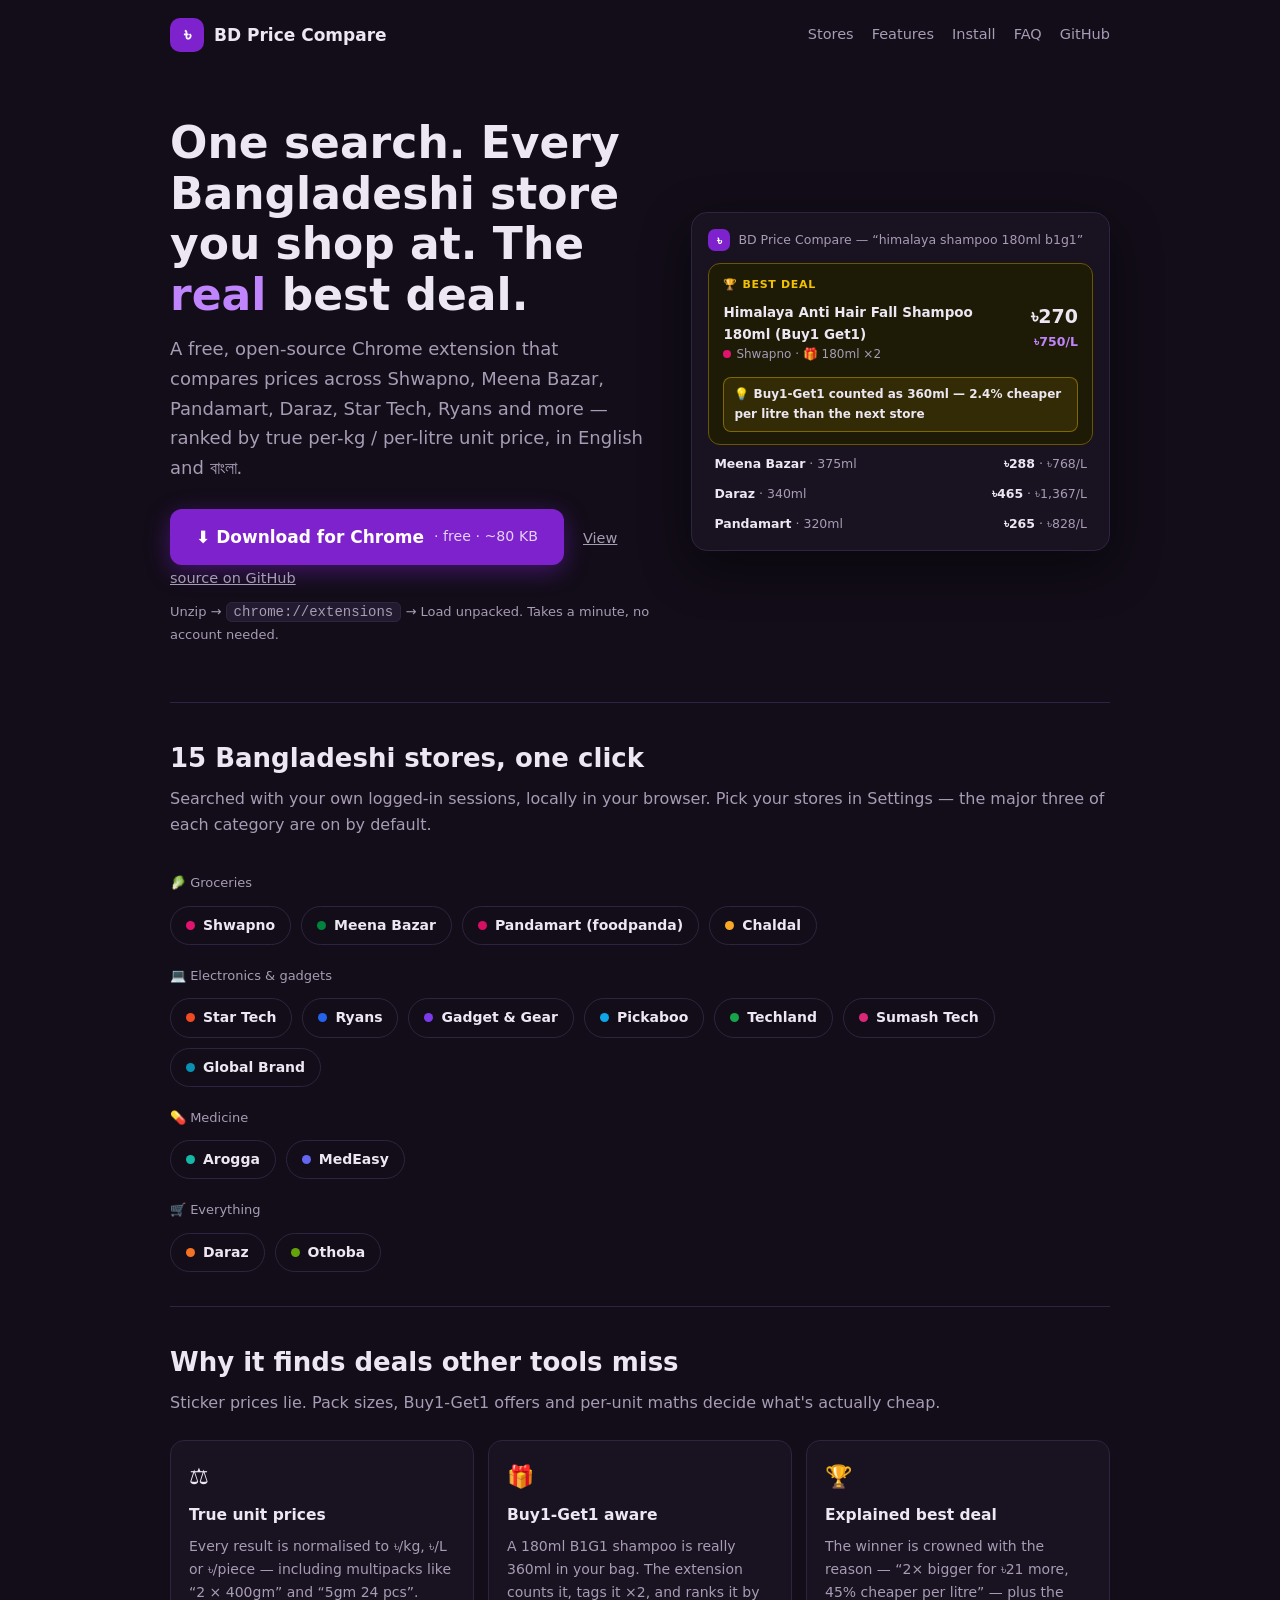
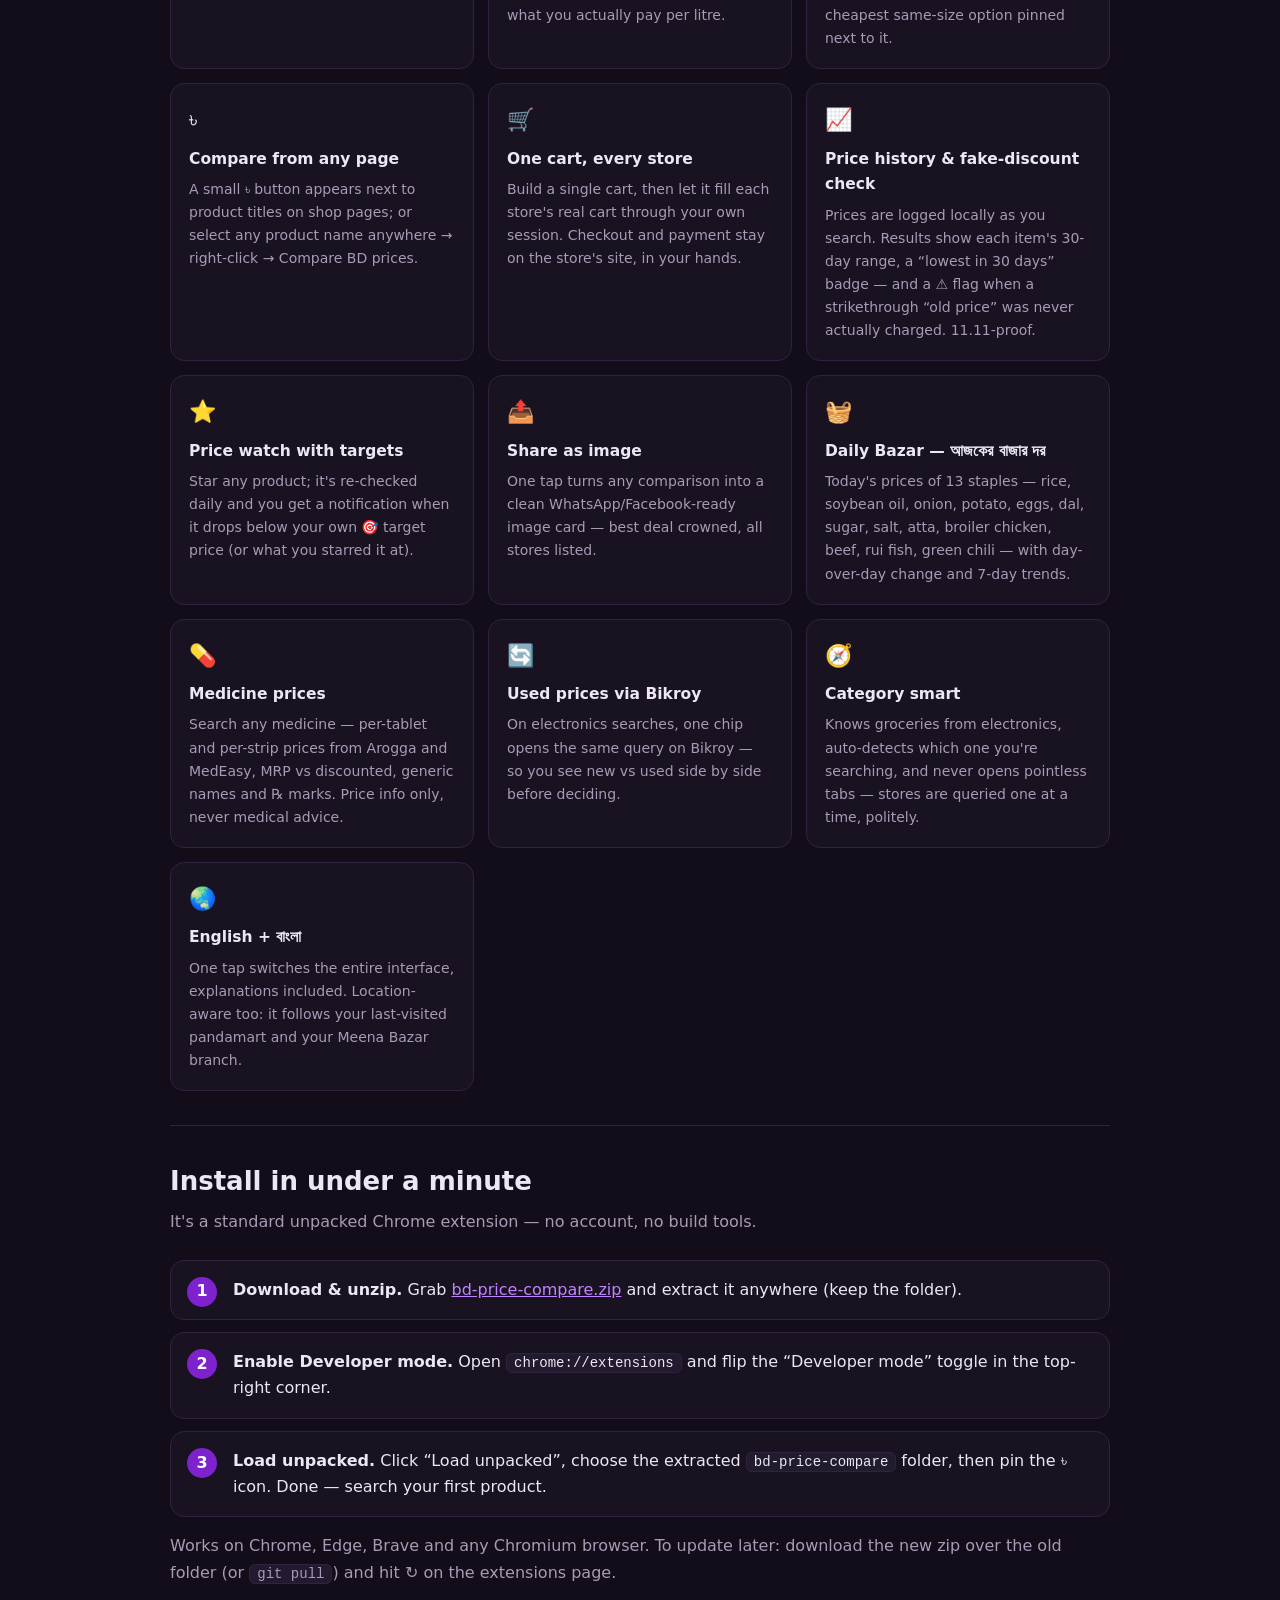
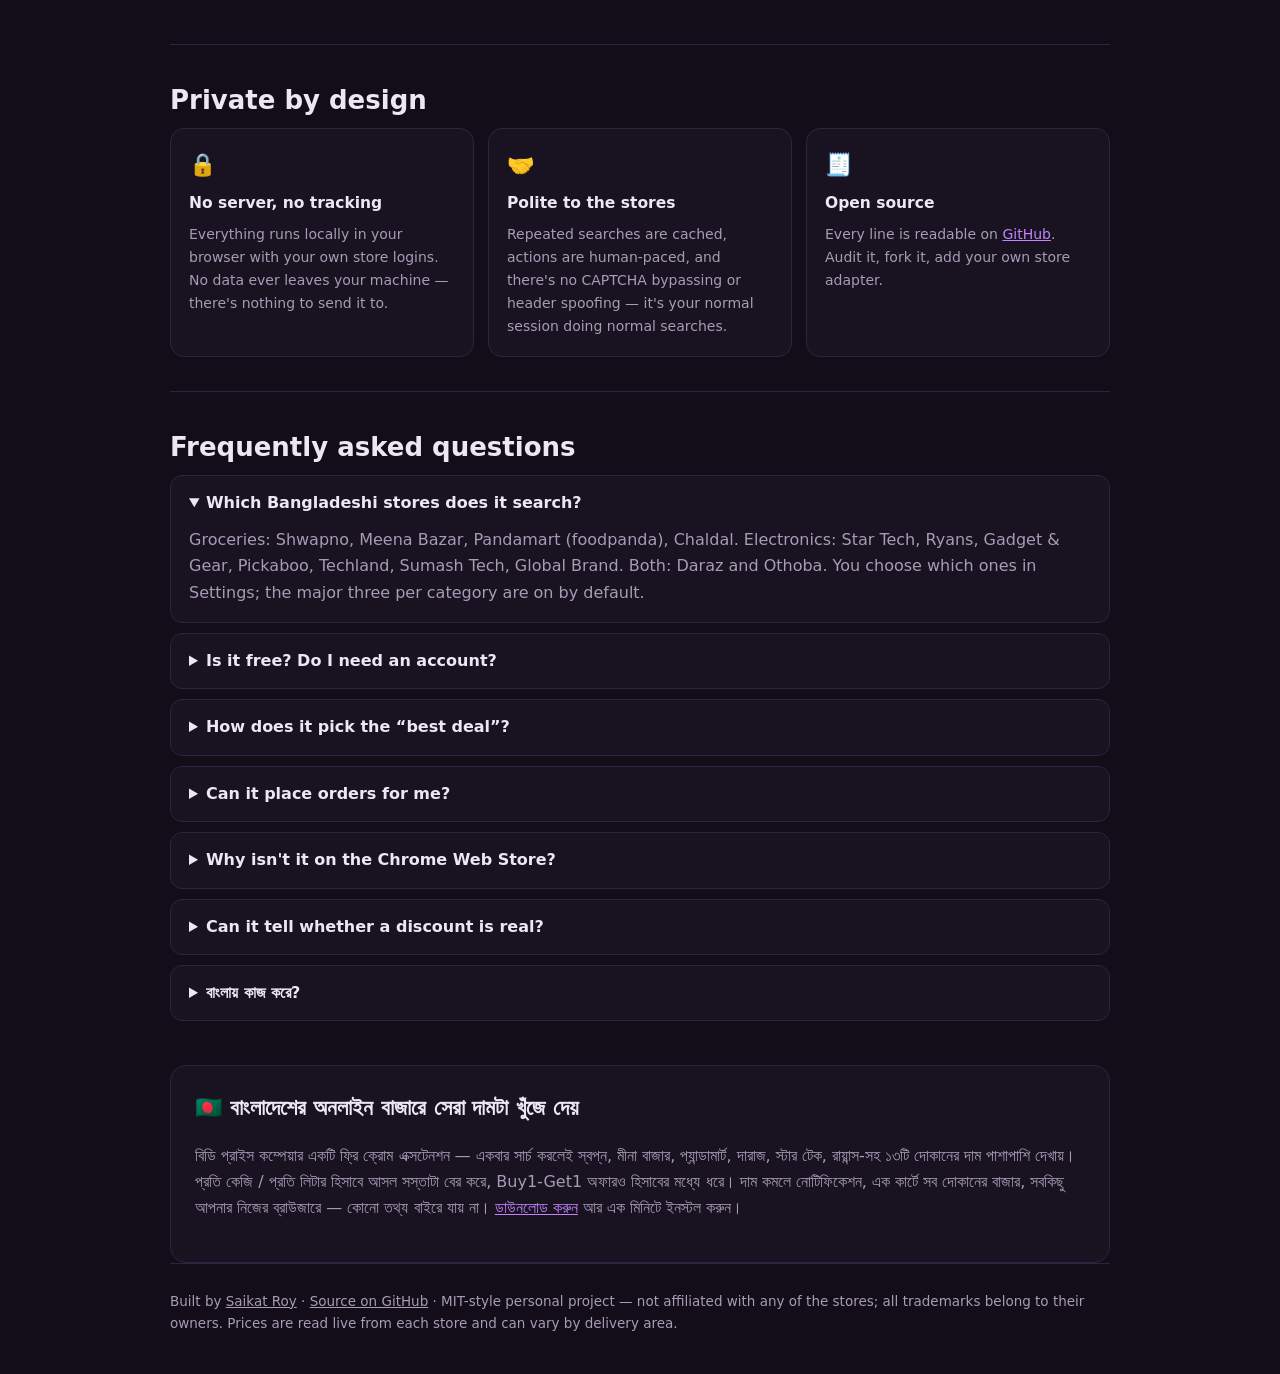
==== commit fd652ac7: "Protein staples, medicine category (Arogga + MedEasy), Bikroy chip - Daily Bazar grows to 13 staples" ====
--- a/docs/index.html
+++ b/docs/index.html
@@ -5,7 +5,7 @@
   <meta name="viewport" content="width=device-width, initial-scale=1">
   <title>BD Price Compare — Compare Prices Across Bangladeshi Online Shops | Free Chrome Extension</title>
   <meta name="description" content="Free, open-source Chrome extension that compares product prices across Shwapno, Meena Bazar, Pandamart, Daraz, Chaldal, Star Tech, Ryans, Gadget & Gear, Pickaboo and more Bangladeshi online shops — with per-kg / per-litre unit prices, 30-day price history, fake-discount detection, Buy1-Get1 aware best-deal picks, daily bazar rates (আজকের বাজার দর), price-drop alerts and a cross-store cart. English + বাংলা.">
-  <meta name="keywords" content="price comparison Bangladesh, BD price compare, Chrome extension, Daraz price, Shwapno price, Meena Bazar online, Pandamart foodpanda, Chaldal, Star Tech price, Ryans computers, Gadget and Gear, Pickaboo, best deal Bangladesh, grocery price Dhaka, electronics price BD, দাম তুলনা, unit price, price tracker, আজকের বাজার দর, daily market price Bangladesh, onion price today, rice price BD, soybean oil price, price history Bangladesh, daraz price history, fake discount checker, daraz 11.11 real discount, price drop alert, price tracker extension, দাম কমার এলার্ট, ভুয়া ছাড়">
+  <meta name="keywords" content="price comparison Bangladesh, BD price compare, Chrome extension, Daraz price, Shwapno price, Meena Bazar online, Pandamart foodpanda, Chaldal, Star Tech price, Ryans computers, Gadget and Gear, Pickaboo, best deal Bangladesh, grocery price Dhaka, electronics price BD, দাম তুলনা, unit price, price tracker, আজকের বাজার দর, daily market price Bangladesh, onion price today, rice price BD, soybean oil price, price history Bangladesh, daraz price history, fake discount checker, daraz 11.11 real discount, price drop alert, price tracker extension, দাম কমার এলার্ট, ভুয়া ছাড়, medicine price BD, napa price, ওষুধের দাম, arogga, medeasy, broiler chicken price today, আজকের মুরগির দাম, beef price bd, গরুর মাংসের দাম, bikroy used price">
   <meta name="author" content="Saikat Roy">
   <meta name="robots" content="index, follow">
   <link rel="canonical" href="https://saikatnjm.github.io/bd-price-compare/">
@@ -42,7 +42,10 @@
         "applicationSubCategory": "Price comparison browser extension",
         "description": "Chrome extension that compares product prices across Bangladeshi online shops (Shwapno, Meena Bazar, Pandamart, Daraz, Chaldal, Star Tech, Ryans, Gadget & Gear, Pickaboo, Techland, Sumash Tech, Global Brand, Othoba) with per-kg/per-litre unit prices, 30-day price history with fake-discount detection, Buy1-Get1-aware best-deal ranking, daily bazar staple rates, price-drop alerts with custom targets, shareable comparison images and a cross-store cart. Bilingual English/Bangla.",
         "featureList": [
-          "Price comparison across 13 Bangladeshi stores",
+          "Price comparison across 15 Bangladeshi stores",
+          "Medicine prices: per-tablet and per-strip from Arogga and MedEasy",
+          "Daily protein prices: broiler chicken, beef, rui fish, green chili",
+          "Used-price check via Bikroy for electronics",
           "Per-kg / per-litre unit prices",
           "30-day price history and lowest-price badges",
           "Fake discount detection (strikethrough price verification)",
@@ -78,7 +81,12 @@
           {
             "@type": "Question",
             "name": "Which Bangladeshi stores does BD Price Compare search?",
-            "acceptedAnswer": { "@type": "Answer", "text": "Groceries: Shwapno, Meena Bazar, Pandamart (foodpanda) and Chaldal. Electronics: Star Tech, Ryans, Gadget & Gear, Pickaboo, Techland, Sumash Tech and Global Brand. Daraz and Othoba cover both. You pick which stores are searched in Settings; the major three of each category are on by default." }
+            "acceptedAnswer": { "@type": "Answer", "text": "Groceries: Shwapno, Meena Bazar, Pandamart (foodpanda) and Chaldal. Electronics: Star Tech, Ryans, Gadget & Gear, Pickaboo, Techland, Sumash Tech and Global Brand, with a Bikroy link for used prices. Medicine: Arogga and MedEasy. Daraz and Othoba cover everything. You pick which stores are searched in Settings; the major ones of each category are on by default." }
+          },
+          {
+            "@type": "Question",
+            "name": "Can it compare medicine prices in Bangladesh?",
+            "acceptedAnswer": { "@type": "Answer", "text": "Yes — search any medicine (e.g. Napa, Sergel, Seclo) and see per-tablet and per-strip prices from Arogga and MedEasy side by side, with MRP versus discounted price, generic names and prescription marks. It shows price information only, never medical advice." }
           },
           {
             "@type": "Question",
@@ -286,7 +294,7 @@
     </section>
 
     <section id="stores">
-      <h2>13 Bangladeshi stores, one click</h2>
+      <h2>15 Bangladeshi stores, one click</h2>
       <p class="sub">Searched with your own logged-in sessions, locally in your browser. Pick your stores in Settings — the major three of each category are on by default.</p>
       <div class="stores">
         <div class="storecat">🥬 Groceries</div>
@@ -302,6 +310,9 @@
         <span class="store"><i style="background:#16a34a"></i>Techland</span>
         <span class="store"><i style="background:#db2777"></i>Sumash Tech</span>
         <span class="store"><i style="background:#0891b2"></i>Global Brand</span>
+        <div class="storecat">💊 Medicine</div>
+        <span class="store"><i style="background:#14b8a6"></i>Arogga</span>
+        <span class="store"><i style="background:#6366f1"></i>MedEasy</span>
         <div class="storecat">🛒 Everything</div>
         <span class="store"><i style="background:#f57224"></i>Daraz</span>
         <span class="store"><i style="background:#65a30d"></i>Othoba</span>
@@ -329,7 +340,11 @@
         <div class="card"><span class="ic">📤</span><b>Share as image</b>
           <p>One tap turns any comparison into a clean WhatsApp/Facebook-ready image card — best deal crowned, all stores listed.</p></div>
         <div class="card"><span class="ic">🧺</span><b>Daily Bazar — আজকের বাজার দর</b>
-          <p>Today's prices of 9 staples — rice, soybean oil, onion, potato, eggs, dal, sugar, salt, atta — with day-over-day change and 7-day trends, from your own branches.</p></div>
+          <p>Today's prices of 13 staples — rice, soybean oil, onion, potato, eggs, dal, sugar, salt, atta, broiler chicken, beef, rui fish, green chili — with day-over-day change and 7-day trends.</p></div>
+        <div class="card"><span class="ic">💊</span><b>Medicine prices</b>
+          <p>Search any medicine — per-tablet and per-strip prices from Arogga and MedEasy, MRP vs discounted, generic names and ℞ marks. Price info only, never medical advice.</p></div>
+        <div class="card"><span class="ic">🔄</span><b>Used prices via Bikroy</b>
+          <p>On electronics searches, one chip opens the same query on Bikroy — so you see new vs used side by side before deciding.</p></div>
         <div class="card"><span class="ic">🧭</span><b>Category smart</b>
           <p>Knows groceries from electronics, auto-detects which one you're searching, and never opens pointless tabs — stores are queried one at a time, politely.</p></div>
         <div class="card"><span class="ic">🌏</span><b>English + বাংলা</b>
